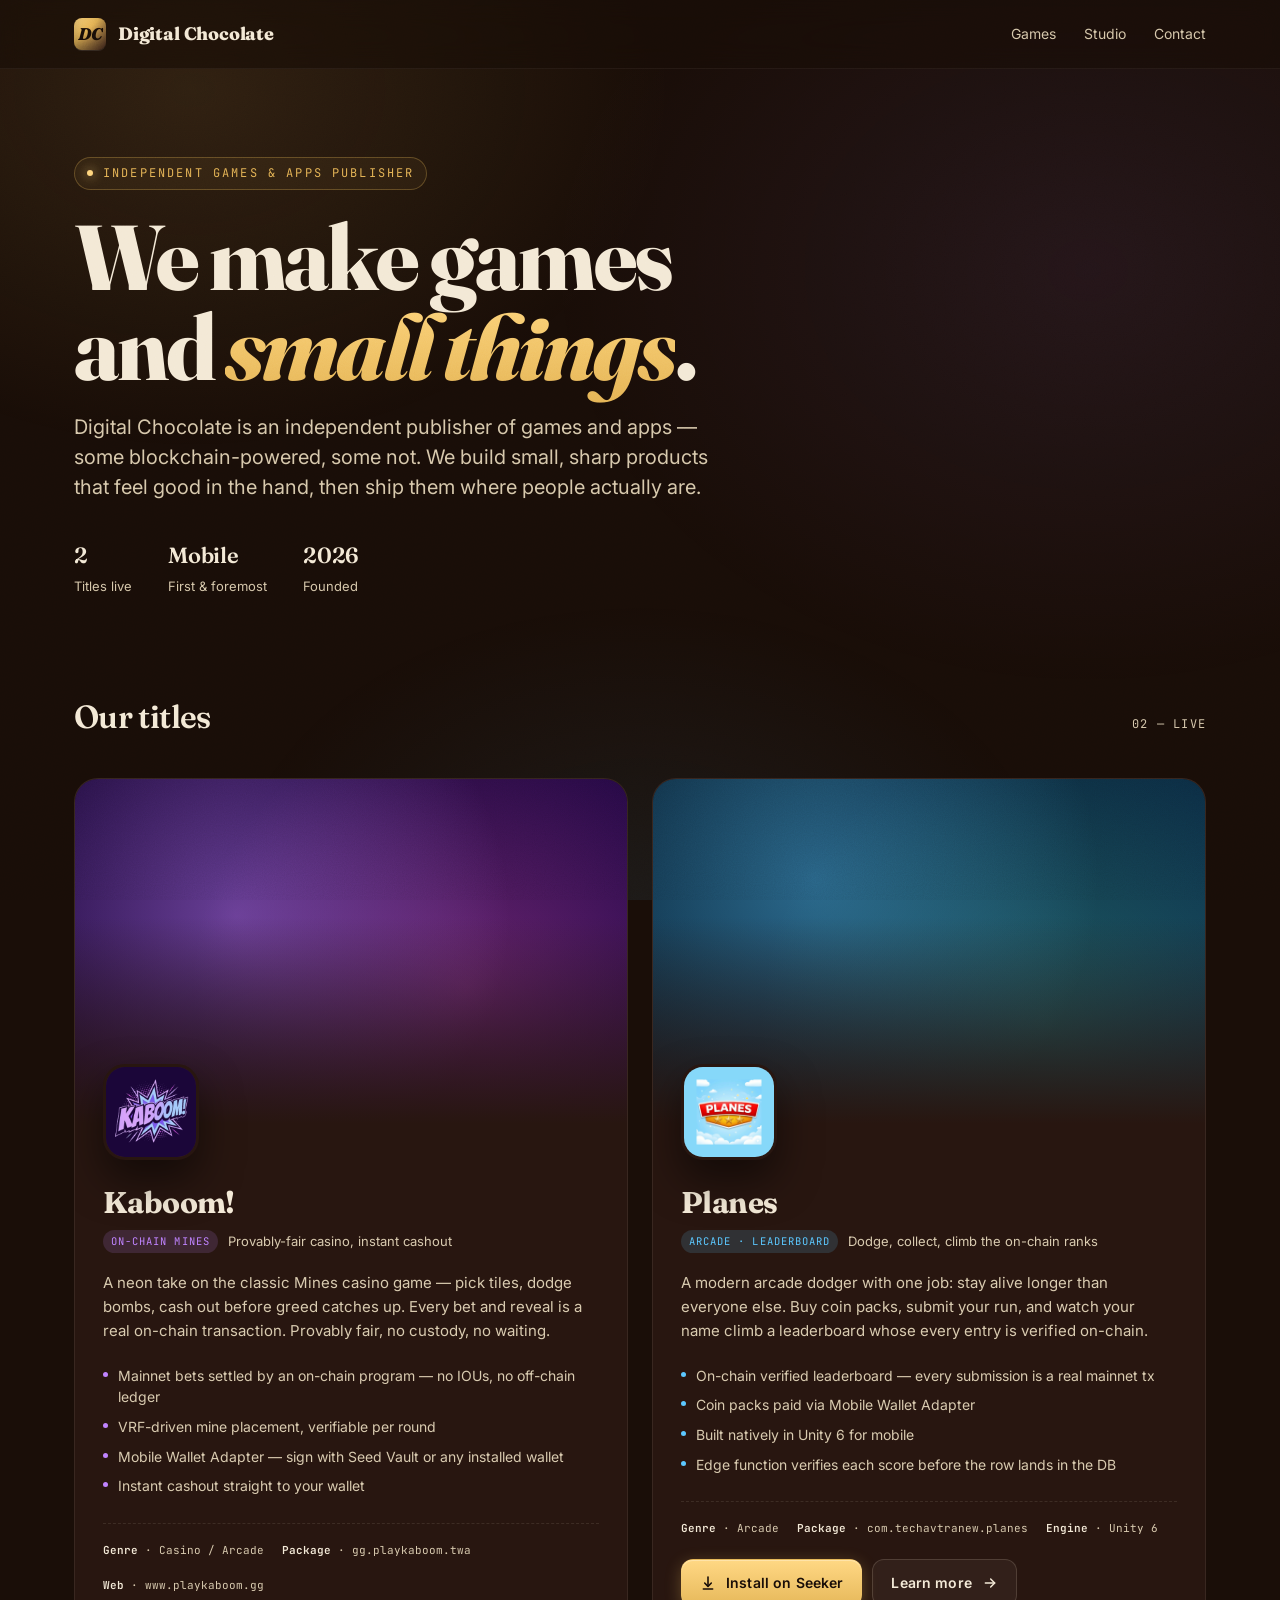
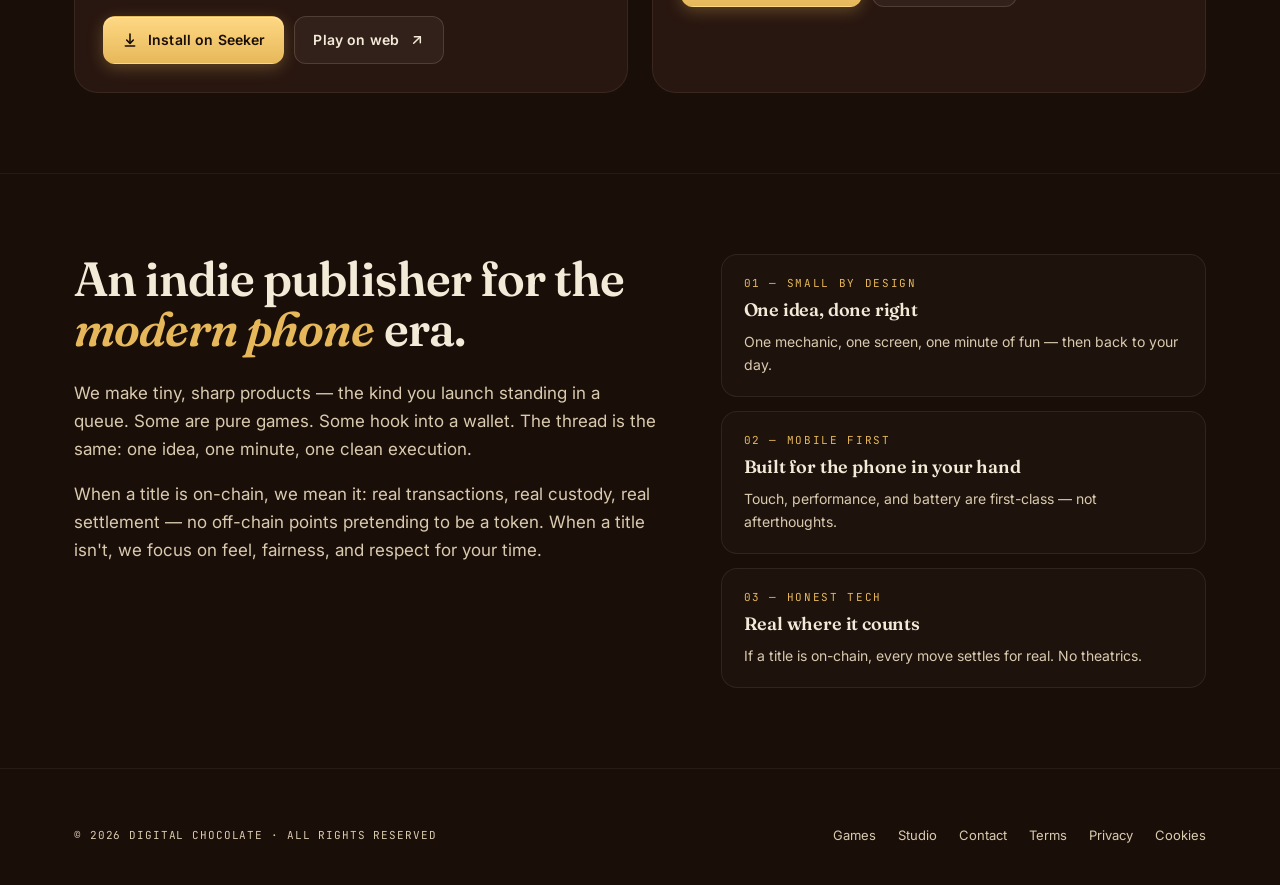
==== index.html @ 657274f4 "init: Digital Chocolate publisher landing site Static HTML/CSS landing page for Digital Chocolate. F" ====
<!doctype html>
<html lang="en">
  <head>
    <meta charset="utf-8" />
    <meta name="viewport" content="width=device-width,initial-scale=1,viewport-fit=cover" />
    <title>Digital Chocolate — Games & Apps Publisher</title>
    <meta
      name="description"
      content="Digital Chocolate is an independent publisher of games and apps — some blockchain-powered, some not. Makers of Kaboom! and Planes."
    />
    <link rel="preconnect" href="https://fonts.googleapis.com" />
    <link rel="preconnect" href="https://fonts.gstatic.com" crossorigin />
    <link
      href="https://fonts.googleapis.com/css2?family=Fraunces:ital,opsz,wght@0,9..144,400;0,9..144,600;0,9..144,800;1,9..144,800&family=Inter:wght@400;500;600;700&family=JetBrains+Mono:wght@400;600&display=swap"
      rel="stylesheet"
    />
    <link rel="stylesheet" href="styles.css" />
    <link rel="icon" href="assets/kaboom-icon.png" />
  </head>
  <body>
    <div class="ambient"></div>

    <nav class="top">
      <div class="inner">
        <a href="index.html" class="brand">
          <span class="brand-mark">DC</span>
          <span>Digital Chocolate</span>
        </a>
        <div class="links">
          <a href="#games">Games</a>
          <a href="#about">Studio</a>
          <a href="contact.html">Contact</a>
        </div>
      </div>
    </nav>

    <header class="hero">
      <div class="wrap">
        <span class="eyebrow"><span class="dot"></span> Independent Games &amp; Apps Publisher</span>
        <h1 class="title">
          We make games<br />
          and <span class="italic">small things</span>.
        </h1>
        <p class="lede">
          Digital Chocolate is an independent publisher of games and apps — some
          blockchain-powered, some not. We build small, sharp products that feel good
          in the hand, then ship them where people actually are.
        </p>
        <div class="hero-meta">
          <div><strong>2</strong><span>Titles live</span></div>
          <div><strong>Mobile</strong><span>First &amp; foremost</span></div>
          <div><strong>2026</strong><span>Founded</span></div>
        </div>
      </div>
    </header>

    <section class="games" id="games">
      <div class="wrap">
        <div class="section-head">
          <h2>Our titles</h2>
          <span class="count">02 — LIVE</span>
        </div>

        <div class="game-grid">
          <article class="card kaboom">
            <div class="top">
              <div class="top-fill"><div class="top-bg"></div></div>
              <div class="top-icon"><img src="assets/kaboom-icon.png" alt="Kaboom! icon" /></div>
            </div>
            <div class="body">
              <h3>Kaboom!</h3>
              <div class="tagline">
                <span class="pill">On-chain Mines</span>
                <span>Provably-fair casino, instant cashout</span>
              </div>
              <p class="desc">
                A neon take on the classic Mines casino game — pick tiles, dodge bombs, cash out
                before greed catches up. Every bet and reveal is a real on-chain transaction.
                Provably fair, no custody, no waiting.
              </p>
              <ul class="feat-list">
                <li>Mainnet bets settled by an on-chain program — no IOUs, no off-chain ledger</li>
                <li>VRF-driven mine placement, verifiable per round</li>
                <li>Mobile Wallet Adapter — sign with Seed Vault or any installed wallet</li>
                <li>Instant cashout straight to your wallet</li>
              </ul>
              <div class="meta-row">
                <span><strong>Genre</strong> · Casino / Arcade</span>
                <span><strong>Package</strong> · gg.playkaboom.twa</span>
                <span><strong>Web</strong> · www.playkaboom.gg</span>
              </div>
              <div class="cta-row">
                <a class="btn primary" href="https://www.playkaboom.gg/install" target="_blank" rel="noopener">
                  <svg viewBox="0 0 24 24" fill="none" stroke="currentColor" stroke-width="2.4" stroke-linecap="round" stroke-linejoin="round"><path d="M12 3v13"/><path d="m7 12 5 5 5-5"/><path d="M5 21h14"/></svg>
                  Install on Seeker
                </a>
                <a class="btn ghost" href="https://www.playkaboom.gg" target="_blank" rel="noopener">
                  Play on web
                  <svg viewBox="0 0 24 24" fill="none" stroke="currentColor" stroke-width="2.2" stroke-linecap="round" stroke-linejoin="round"><path d="M7 17 17 7"/><path d="M8 7h9v9"/></svg>
                </a>
              </div>
            </div>
          </article>

          <article class="card planes">
            <div class="top">
              <div class="top-fill"><div class="top-bg"></div></div>
              <div class="top-icon"><img src="assets/planes-icon.png" alt="Planes icon" /></div>
            </div>
            <div class="body">
              <h3>Planes</h3>
              <div class="tagline">
                <span class="pill">Arcade · Leaderboard</span>
                <span>Dodge, collect, climb the on-chain ranks</span>
              </div>
              <p class="desc">
                A modern arcade dodger with one job: stay alive longer than everyone else.
                Buy coin packs, submit your run, and watch your name climb a leaderboard
                whose every entry is verified on-chain.
              </p>
              <ul class="feat-list">
                <li>On-chain verified leaderboard — every submission is a real mainnet tx</li>
                <li>Coin packs paid via Mobile Wallet Adapter</li>
                <li>Built natively in Unity 6 for mobile</li>
                <li>Edge function verifies each score before the row lands in the DB</li>
              </ul>
              <div class="meta-row">
                <span><strong>Genre</strong> · Arcade</span>
                <span><strong>Package</strong> · com.techavtranew.planes</span>
                <span><strong>Engine</strong> · Unity 6</span>
              </div>
              <div class="cta-row">
                <a class="btn primary" href="solanadappstore://details?id=com.techavtranew.planes">
                  <svg viewBox="0 0 24 24" fill="none" stroke="currentColor" stroke-width="2.4" stroke-linecap="round" stroke-linejoin="round"><path d="M12 3v13"/><path d="m7 12 5 5 5-5"/><path d="M5 21h14"/></svg>
                  Install on Seeker
                </a>
                <a class="btn ghost" href="#about">
                  Learn more
                  <svg viewBox="0 0 24 24" fill="none" stroke="currentColor" stroke-width="2.2" stroke-linecap="round" stroke-linejoin="round"><path d="M5 12h14"/><path d="m13 6 6 6-6 6"/></svg>
                </a>
              </div>
            </div>
          </article>
        </div>
      </div>
    </section>

    <section class="about" id="about">
      <div class="wrap">
        <div class="about-grid">
          <div>
            <h2>An indie publisher for the <em>modern phone</em> era.</h2>
            <p>
              We make tiny, sharp products — the kind you launch standing in a queue.
              Some are pure games. Some hook into a wallet. The thread is the same:
              one idea, one minute, one clean execution.
            </p>
            <p>
              When a title is on-chain, we mean it: real transactions, real custody,
              real settlement — no off-chain points pretending to be a token. When a
              title isn't, we focus on feel, fairness, and respect for your time.
            </p>
          </div>
          <div class="pillars">
            <div class="pillar">
              <div class="ico">01 — SMALL BY DESIGN</div>
              <h4>One idea, done right</h4>
              <p>One mechanic, one screen, one minute of fun — then back to your day.</p>
            </div>
            <div class="pillar">
              <div class="ico">02 — MOBILE FIRST</div>
              <h4>Built for the phone in your hand</h4>
              <p>Touch, performance, and battery are first-class — not afterthoughts.</p>
            </div>
            <div class="pillar">
              <div class="ico">03 — HONEST TECH</div>
              <h4>Real where it counts</h4>
              <p>If a title is on-chain, every move settles for real. No theatrics.</p>
            </div>
          </div>
        </div>
      </div>
    </section>

    <footer>
      <div class="wrap foot-grid">
        <div class="legal">© 2026 DIGITAL CHOCOLATE · ALL RIGHTS RESERVED</div>
        <div class="foot-links">
          <a href="index.html#games">Games</a>
          <a href="index.html#about">Studio</a>
          <a href="contact.html">Contact</a>
          <a href="terms.html">Terms</a>
          <a href="privacy.html">Privacy</a>
          <a href="cookies.html">Cookies</a>
        </div>
      </div>
    </footer>
  </body>
</html>
---- styles.css ----
:root {
  --cocoa-900: #1a0e08;
  --cocoa-800: #281610;
  --cocoa-700: #3a201a;
  --cocoa-600: #4a2a20;
  --cocoa-500: #6b3a28;
  --cream: #f4ead8;
  --cream-dim: #d9cbb0;
  --gold: #e6b85a;
  --gold-bright: #ffd884;
  --kaboom: #c084ff;
  --kaboom-deep: #1b0639;
  --planes: #5cc8ff;
  --planes-deep: #082236;
}
* { box-sizing: border-box; }
html, body { margin: 0; padding: 0; }
body {
  background: var(--cocoa-900);
  color: var(--cream);
  font-family: "Inter", system-ui, -apple-system, sans-serif;
  font-size: 16px;
  line-height: 1.55;
  -webkit-font-smoothing: antialiased;
  overflow-x: hidden;
}
a { color: inherit; text-decoration: none; }

body::before {
  content: "";
  position: fixed;
  inset: 0;
  pointer-events: none;
  z-index: 100;
  opacity: 0.08;
  mix-blend-mode: overlay;
  background-image: url("data:image/svg+xml;utf8,<svg xmlns='http://www.w3.org/2000/svg' width='200' height='200'><filter id='n'><feTurbulence type='fractalNoise' baseFrequency='0.9' numOctaves='2' stitchTiles='stitch'/><feColorMatrix values='0 0 0 0 0  0 0 0 0 0  0 0 0 0 0  0 0 0 1.2 -0.2'/></filter><rect width='100%25' height='100%25' filter='url(%23n)'/></svg>");
}

.ambient {
  position: fixed;
  inset: 0;
  z-index: -1;
  pointer-events: none;
  background:
    radial-gradient(800px 600px at 15% 10%, rgba(230, 184, 90, 0.12), transparent 60%),
    radial-gradient(900px 700px at 85% 30%, rgba(192, 132, 255, 0.08), transparent 60%),
    radial-gradient(700px 500px at 50% 100%, rgba(92, 200, 255, 0.07), transparent 60%);
}

.wrap { max-width: 1180px; margin: 0 auto; padding: 0 24px; }

nav.top {
  position: sticky;
  top: 0;
  z-index: 50;
  backdrop-filter: blur(14px) saturate(1.2);
  -webkit-backdrop-filter: blur(14px) saturate(1.2);
  background: rgba(26, 14, 8, 0.65);
  border-bottom: 1px solid rgba(244, 234, 216, 0.06);
}
nav.top .inner {
  display: flex;
  align-items: center;
  justify-content: space-between;
  padding: 18px 24px;
  max-width: 1180px;
  margin: 0 auto;
}
.brand {
  display: flex;
  align-items: center;
  gap: 12px;
  font-family: "Fraunces", serif;
  font-weight: 800;
  font-size: 18px;
  letter-spacing: -0.01em;
}
.brand-mark {
  width: 32px;
  height: 32px;
  border-radius: 8px;
  background: linear-gradient(135deg, var(--gold-bright), var(--gold) 40%, var(--cocoa-600));
  display: grid;
  place-items: center;
  font-family: "Fraunces", serif;
  font-style: italic;
  font-weight: 800;
  color: var(--cocoa-900);
  font-size: 17px;
  box-shadow: inset 0 -8px 14px rgba(0, 0, 0, 0.25), 0 1px 0 rgba(255, 255, 255, 0.1);
}
nav .links {
  display: flex;
  gap: 28px;
  font-size: 14px;
  color: var(--cream-dim);
}
nav .links a:hover { color: var(--gold-bright); }
@media (max-width: 640px) { nav .links { display: none; } }

.hero {
  padding: 88px 0 72px;
  position: relative;
}
.eyebrow {
  display: inline-flex;
  align-items: center;
  gap: 10px;
  font-family: "JetBrains Mono", monospace;
  font-size: 12px;
  letter-spacing: 0.18em;
  text-transform: uppercase;
  color: var(--gold);
  padding: 6px 12px;
  border: 1px solid rgba(230, 184, 90, 0.3);
  border-radius: 999px;
  background: rgba(230, 184, 90, 0.06);
}
.eyebrow .dot {
  width: 6px;
  height: 6px;
  border-radius: 999px;
  background: var(--gold-bright);
  box-shadow: 0 0 12px var(--gold-bright);
}
h1.title {
  font-family: "Fraunces", serif;
  font-weight: 800;
  font-size: clamp(48px, 7.5vw, 92px);
  line-height: 0.98;
  letter-spacing: -0.03em;
  margin: 22px 0 18px;
  color: var(--cream);
}
h1.title .italic {
  font-style: italic;
  background: linear-gradient(180deg, var(--gold-bright), var(--gold));
  -webkit-background-clip: text;
  background-clip: text;
  color: transparent;
}
.lede {
  font-size: 20px;
  line-height: 1.5;
  max-width: 640px;
  color: var(--cream-dim);
}
.hero-meta {
  margin-top: 36px;
  display: flex;
  gap: 36px;
  flex-wrap: wrap;
  font-size: 13px;
  color: var(--cream-dim);
}
.hero-meta div { display: flex; flex-direction: column; gap: 4px; }
.hero-meta strong {
  font-family: "Fraunces", serif;
  font-weight: 600;
  font-size: 22px;
  color: var(--cream);
  letter-spacing: -0.01em;
}

section.games { padding: 24px 0 80px; }
.section-head {
  display: flex;
  align-items: baseline;
  justify-content: space-between;
  margin-bottom: 36px;
}
.section-head h2 {
  font-family: "Fraunces", serif;
  font-weight: 600;
  font-size: 32px;
  letter-spacing: -0.02em;
  margin: 0;
}
.section-head .count {
  font-family: "JetBrains Mono", monospace;
  font-size: 12px;
  color: var(--cream-dim);
  letter-spacing: 0.1em;
}

.game-grid {
  display: grid;
  grid-template-columns: repeat(2, 1fr);
  gap: 24px;
}
@media (max-width: 860px) { .game-grid { grid-template-columns: 1fr; } }

.card {
  position: relative;
  border-radius: 24px;
  overflow: hidden;
  background: var(--cocoa-800);
  border: 1px solid rgba(244, 234, 216, 0.08);
  transition: transform 0.35s cubic-bezier(0.2, 0.8, 0.2, 1), border-color 0.3s;
  display: flex;
  flex-direction: column;
}
.card:hover {
  transform: translateY(-4px);
  border-color: rgba(244, 234, 216, 0.2);
}
.card .top {
  position: relative;
  aspect-ratio: 16 / 10;
}
.card .top-fill {
  position: absolute;
  inset: 0;
  overflow: hidden;
}
.card .top-fill::after {
  content: "";
  position: absolute;
  inset: 0;
  background: linear-gradient(180deg, transparent 40%, var(--cocoa-800) 100%);
}
.card .top-bg {
  position: absolute;
  inset: 0;
  background-size: cover;
  background-position: center;
  transform: scale(1.04);
  transition: transform 0.6s ease;
}
.card:hover .top-bg { transform: scale(1.08); }

.card.kaboom .top-bg {
  background:
    radial-gradient(circle at 30% 40%, rgba(192, 132, 255, 0.45), transparent 60%),
    radial-gradient(circle at 70% 60%, rgba(255, 100, 200, 0.3), transparent 60%),
    linear-gradient(135deg, var(--kaboom-deep), #2d0a52);
}
.card.planes .top-bg {
  background:
    radial-gradient(circle at 30% 30%, rgba(92, 200, 255, 0.4), transparent 60%),
    radial-gradient(circle at 70% 70%, rgba(100, 255, 200, 0.2), transparent 60%),
    linear-gradient(135deg, var(--planes-deep), #103a55);
}

.card .top-icon {
  position: absolute;
  bottom: -36px;
  left: 28px;
  width: 96px;
  height: 96px;
  border-radius: 22px;
  z-index: 2;
  background: var(--cocoa-700);
  border: 3px solid var(--cocoa-800);
  box-shadow: 0 20px 40px rgba(0, 0, 0, 0.5);
  overflow: hidden;
}
.card .top-icon img { width: 100%; height: 100%; object-fit: cover; display: block; }

.card .body { padding: 56px 28px 28px; }
.card h3 {
  font-family: "Fraunces", serif;
  font-weight: 700;
  font-size: 30px;
  letter-spacing: -0.02em;
  margin: 0 0 4px;
}
.card .tagline {
  font-size: 13px;
  color: var(--cream-dim);
  margin-bottom: 18px;
  display: flex;
  gap: 10px;
  align-items: center;
}
.card .tagline .pill {
  font-family: "JetBrains Mono", monospace;
  font-size: 10.5px;
  letter-spacing: 0.1em;
  text-transform: uppercase;
  padding: 3px 8px;
  border-radius: 999px;
  background: rgba(244, 234, 216, 0.08);
  color: var(--cream);
}
.card.kaboom .tagline .pill { background: rgba(192, 132, 255, 0.15); color: var(--kaboom); }
.card.planes .tagline .pill { background: rgba(92, 200, 255, 0.15); color: var(--planes); }

.card p.desc {
  color: var(--cream-dim);
  font-size: 15px;
  line-height: 1.6;
  margin: 0 0 22px;
}

.feat-list {
  list-style: none;
  padding: 0;
  margin: 0 0 26px;
  display: grid;
  gap: 8px;
}
.feat-list li {
  display: flex;
  gap: 10px;
  align-items: flex-start;
  font-size: 14px;
  color: var(--cream-dim);
}
.feat-list li::before {
  content: "";
  flex-shrink: 0;
  margin-top: 7px;
  width: 5px;
  height: 5px;
  border-radius: 999px;
  background: var(--gold);
}
.card.kaboom .feat-list li::before { background: var(--kaboom); }
.card.planes .feat-list li::before { background: var(--planes); }

.meta-row {
  display: flex;
  gap: 18px;
  flex-wrap: wrap;
  font-family: "JetBrains Mono", monospace;
  font-size: 11px;
  color: var(--cream-dim);
  margin-bottom: 22px;
  padding-top: 18px;
  border-top: 1px dashed rgba(244, 234, 216, 0.1);
}
.meta-row span strong { color: var(--cream); font-weight: 600; }

.cta-row { display: flex; gap: 10px; flex-wrap: wrap; }
.btn {
  display: inline-flex;
  align-items: center;
  gap: 10px;
  padding: 12px 18px;
  border-radius: 12px;
  font-weight: 600;
  font-size: 14px;
  letter-spacing: 0.01em;
  transition: transform 0.15s, background 0.2s, box-shadow 0.2s;
  border: 1px solid transparent;
  cursor: pointer;
}
.btn:hover { transform: translateY(-1px); }
.btn.primary {
  background: linear-gradient(180deg, var(--gold-bright), var(--gold));
  color: var(--cocoa-900);
  box-shadow: 0 4px 16px rgba(230, 184, 90, 0.3), inset 0 1px 0 rgba(255, 255, 255, 0.3);
}
.btn.primary:hover { box-shadow: 0 6px 22px rgba(230, 184, 90, 0.45), inset 0 1px 0 rgba(255, 255, 255, 0.3); }
.btn.ghost {
  background: rgba(244, 234, 216, 0.05);
  border-color: rgba(244, 234, 216, 0.15);
  color: var(--cream);
}
.btn.ghost:hover { background: rgba(244, 234, 216, 0.1); }
.btn svg { width: 16px; height: 16px; }

section.about {
  padding: 80px 0;
  border-top: 1px solid rgba(244, 234, 216, 0.06);
}
.about-grid {
  display: grid;
  grid-template-columns: 1.2fr 1fr;
  gap: 64px;
  align-items: start;
}
@media (max-width: 860px) { .about-grid { grid-template-columns: 1fr; gap: 32px; } }
.about h2 {
  font-family: "Fraunces", serif;
  font-weight: 600;
  font-size: clamp(32px, 4.5vw, 48px);
  letter-spacing: -0.02em;
  line-height: 1.05;
  margin: 0 0 24px;
}
.about h2 em { font-style: italic; color: var(--gold); }
.about p { color: var(--cream-dim); font-size: 17px; line-height: 1.65; }
.about p + p { margin-top: 16px; }

.pillars { display: grid; gap: 14px; }
.pillar {
  padding: 20px 22px;
  border: 1px solid rgba(244, 234, 216, 0.08);
  border-radius: 16px;
  background: rgba(244, 234, 216, 0.02);
}
.pillar h4 {
  font-family: "Fraunces", serif;
  font-weight: 600;
  font-size: 18px;
  margin: 0 0 6px;
  color: var(--cream);
  letter-spacing: -0.01em;
}
.pillar p { font-size: 14px; margin: 0; color: var(--cream-dim); }
.pillar .ico {
  font-family: "JetBrains Mono", monospace;
  font-size: 11px;
  color: var(--gold);
  letter-spacing: 0.15em;
  margin-bottom: 4px;
}

/* Legal/info subpages */
.page {
  padding: 80px 0 64px;
  max-width: 760px;
  margin: 0 auto;
}
.page .eyebrow { margin-bottom: 18px; }
.page h1 {
  font-family: "Fraunces", serif;
  font-weight: 700;
  font-size: clamp(38px, 5.5vw, 60px);
  line-height: 1.05;
  letter-spacing: -0.02em;
  margin: 0 0 12px;
  color: var(--cream);
}
.page .updated {
  font-family: "JetBrains Mono", monospace;
  font-size: 12px;
  color: var(--cream-dim);
  letter-spacing: 0.08em;
  margin-bottom: 36px;
}
.page h2 {
  font-family: "Fraunces", serif;
  font-weight: 600;
  font-size: 26px;
  letter-spacing: -0.015em;
  margin: 40px 0 12px;
  color: var(--cream);
}
.page h3 {
  font-family: "Fraunces", serif;
  font-weight: 600;
  font-size: 19px;
  margin: 28px 0 8px;
  color: var(--cream);
}
.page p, .page li {
  color: var(--cream-dim);
  font-size: 16px;
  line-height: 1.7;
}
.page ul { padding-left: 22px; }
.page a.inline { color: var(--gold-bright); text-decoration: underline; text-underline-offset: 3px; }
.page a.inline:hover { color: var(--gold); }
.page .callout {
  margin: 24px 0;
  padding: 18px 20px;
  border-left: 3px solid var(--gold);
  background: rgba(230, 184, 90, 0.06);
  border-radius: 0 12px 12px 0;
  color: var(--cream-dim);
  font-size: 15px;
}

/* Contact form */
.contact-form {
  margin-top: 28px;
  display: grid;
  gap: 14px;
}
.contact-form label {
  font-family: "JetBrains Mono", monospace;
  font-size: 11px;
  letter-spacing: 0.12em;
  text-transform: uppercase;
  color: var(--gold);
  margin-bottom: 4px;
  display: block;
}
.contact-form input,
.contact-form textarea {
  width: 100%;
  background: rgba(244, 234, 216, 0.04);
  border: 1px solid rgba(244, 234, 216, 0.12);
  border-radius: 12px;
  padding: 12px 14px;
  color: var(--cream);
  font-family: inherit;
  font-size: 15px;
  transition: border-color 0.2s, background 0.2s;
}
.contact-form input:focus,
.contact-form textarea:focus {
  outline: none;
  border-color: var(--gold);
  background: rgba(244, 234, 216, 0.06);
}
.contact-form textarea { resize: vertical; min-height: 140px; }
.contact-form .row { display: grid; grid-template-columns: 1fr 1fr; gap: 14px; }
@media (max-width: 640px) { .contact-form .row { grid-template-columns: 1fr; } }

footer {
  padding: 56px 0 40px;
  border-top: 1px solid rgba(244, 234, 216, 0.06);
  color: var(--cream-dim);
  font-size: 13px;
}
.foot-grid {
  display: flex;
  justify-content: space-between;
  align-items: center;
  flex-wrap: wrap;
  gap: 24px;
}
.foot-grid .legal { font-family: "JetBrains Mono", monospace; font-size: 11px; letter-spacing: 0.08em; }
.foot-links { display: flex; gap: 22px; flex-wrap: wrap; }
.foot-links a:hover { color: var(--gold-bright); }
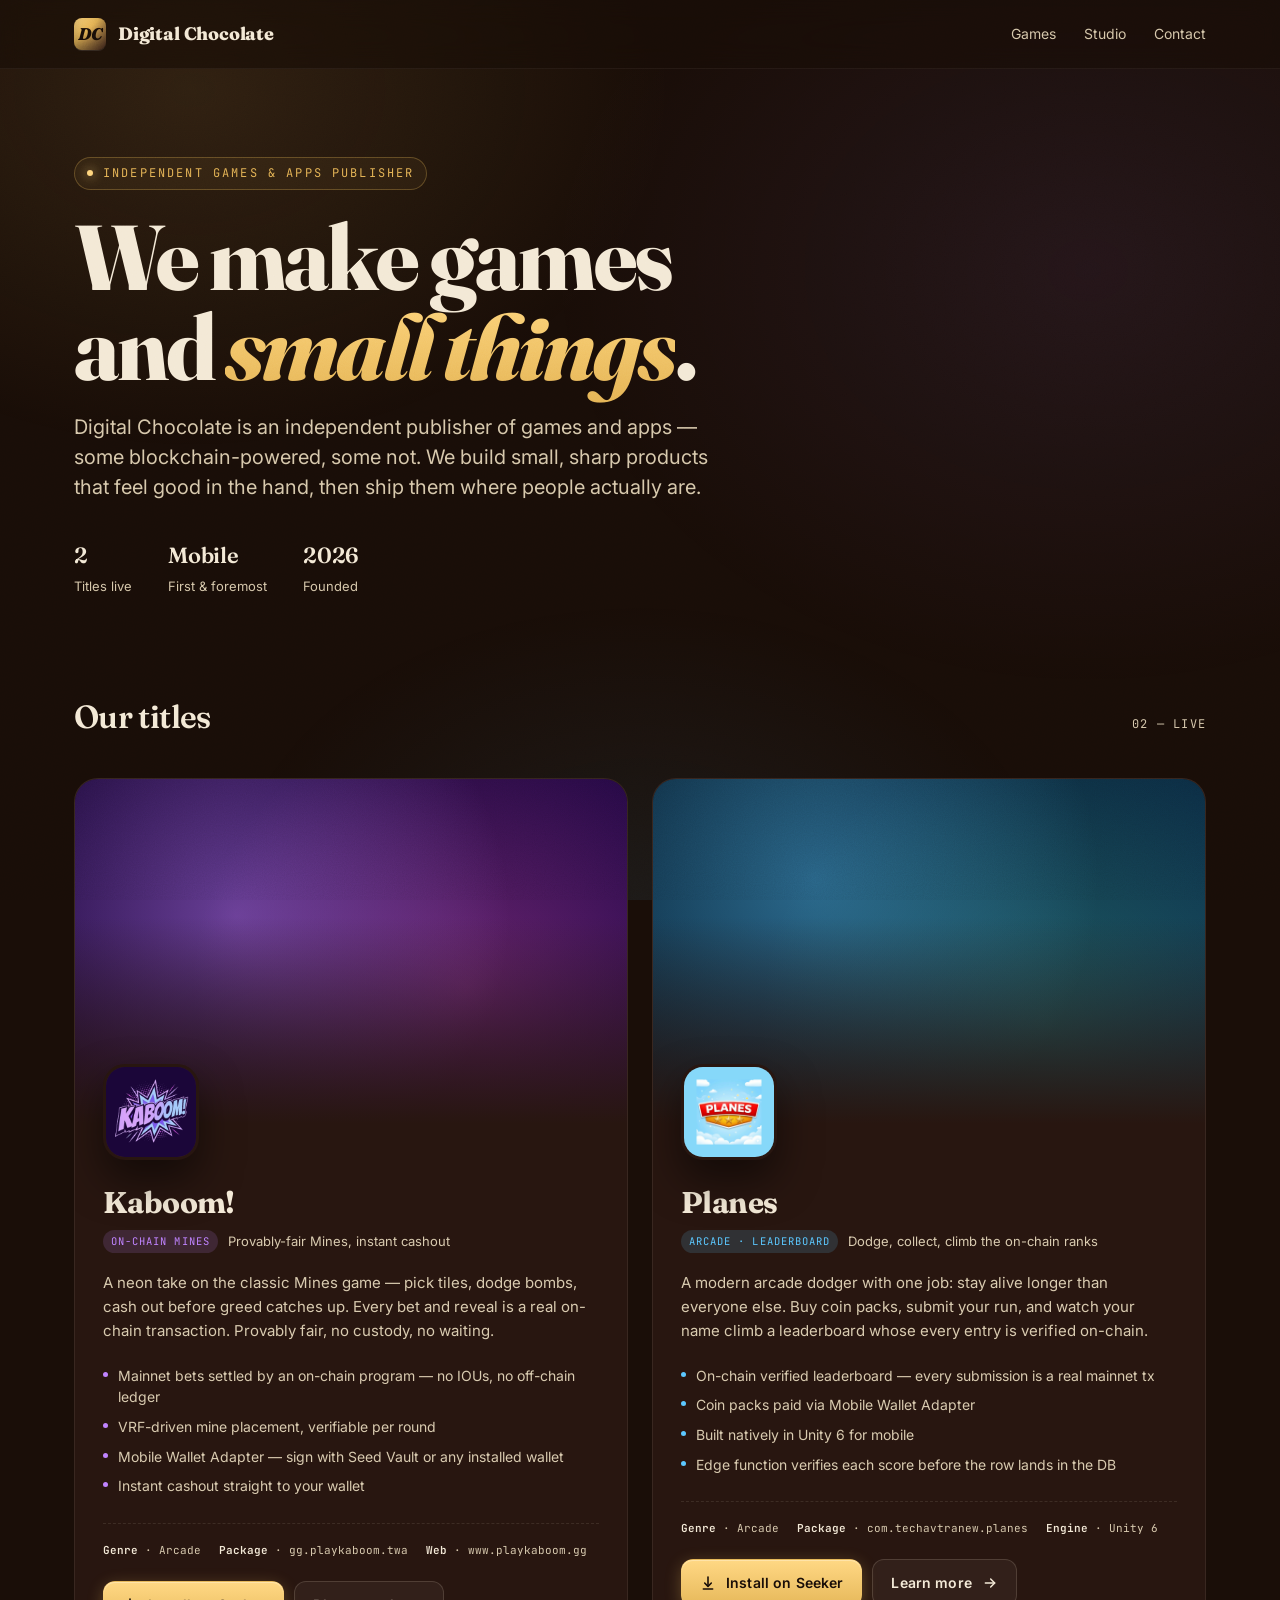
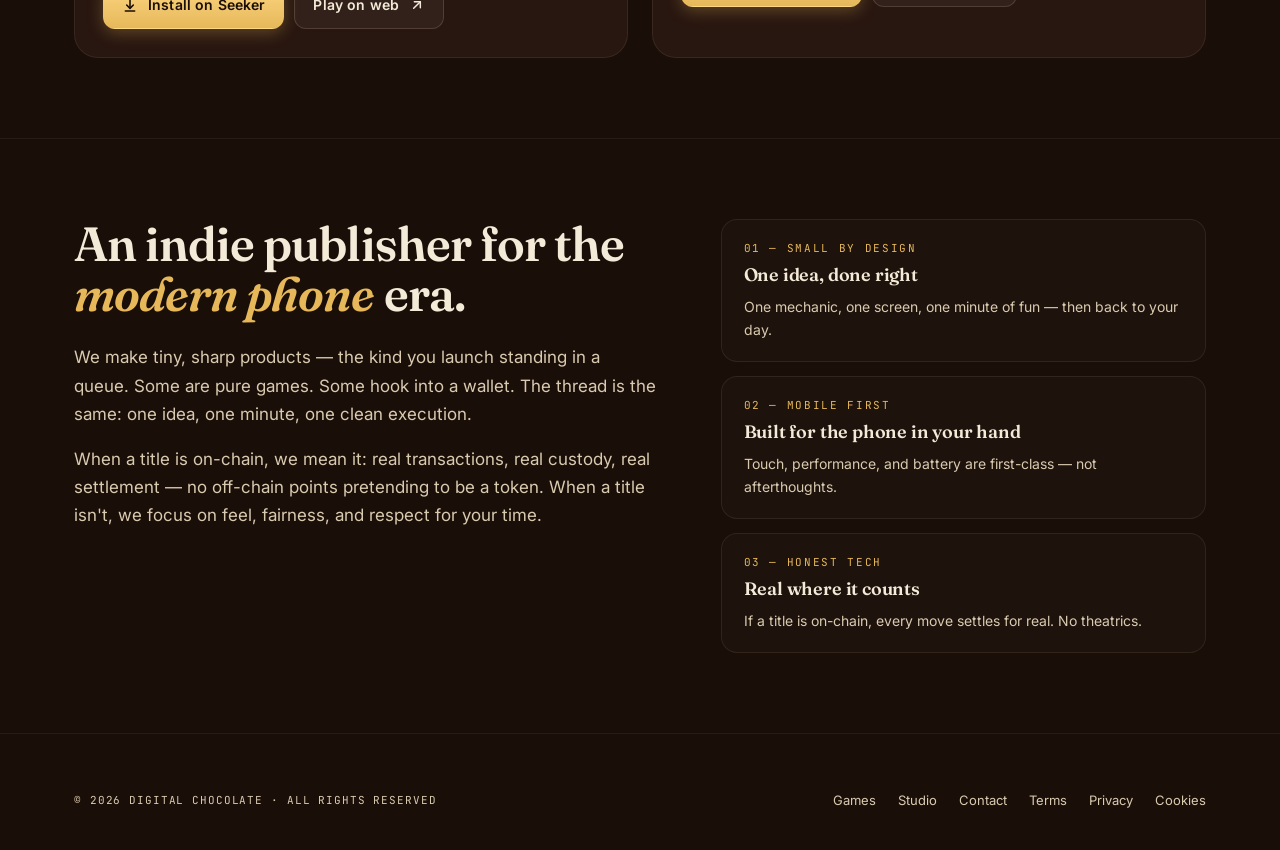
==== commit c7452b25: "copy: drop "casino" wording from Kaboom card Trims three "casino" references from the Kaboom card — " ====
--- a/index.html
+++ b/index.html
@@ -71,10 +71,10 @@
               <h3>Kaboom!</h3>
               <div class="tagline">
                 <span class="pill">On-chain Mines</span>
-                <span>Provably-fair casino, instant cashout</span>
+                <span>Provably-fair Mines, instant cashout</span>
               </div>
               <p class="desc">
-                A neon take on the classic Mines casino game — pick tiles, dodge bombs, cash out
+                A neon take on the classic Mines game — pick tiles, dodge bombs, cash out
                 before greed catches up. Every bet and reveal is a real on-chain transaction.
                 Provably fair, no custody, no waiting.
               </p>
@@ -85,7 +85,7 @@
                 <li>Instant cashout straight to your wallet</li>
               </ul>
               <div class="meta-row">
-                <span><strong>Genre</strong> · Casino / Arcade</span>
+                <span><strong>Genre</strong> · Arcade</span>
                 <span><strong>Package</strong> · gg.playkaboom.twa</span>
                 <span><strong>Web</strong> · www.playkaboom.gg</span>
               </div>
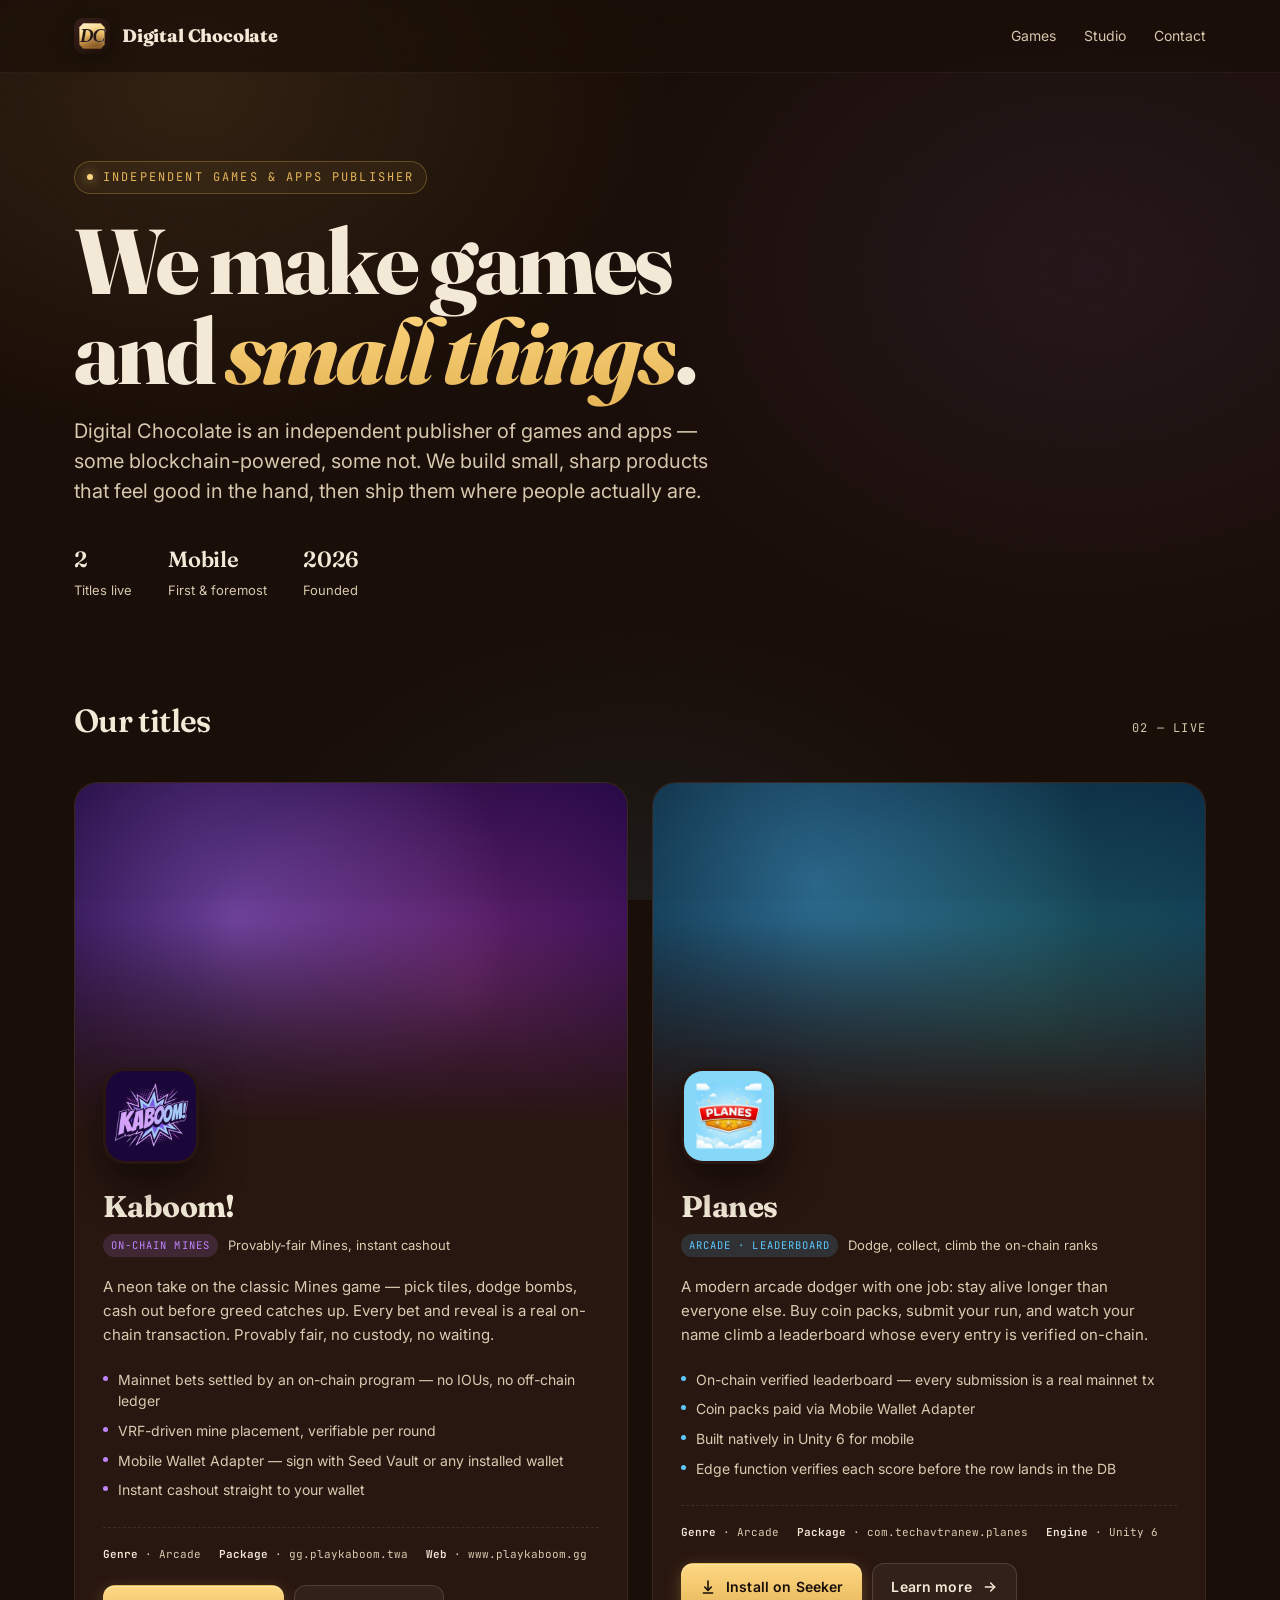
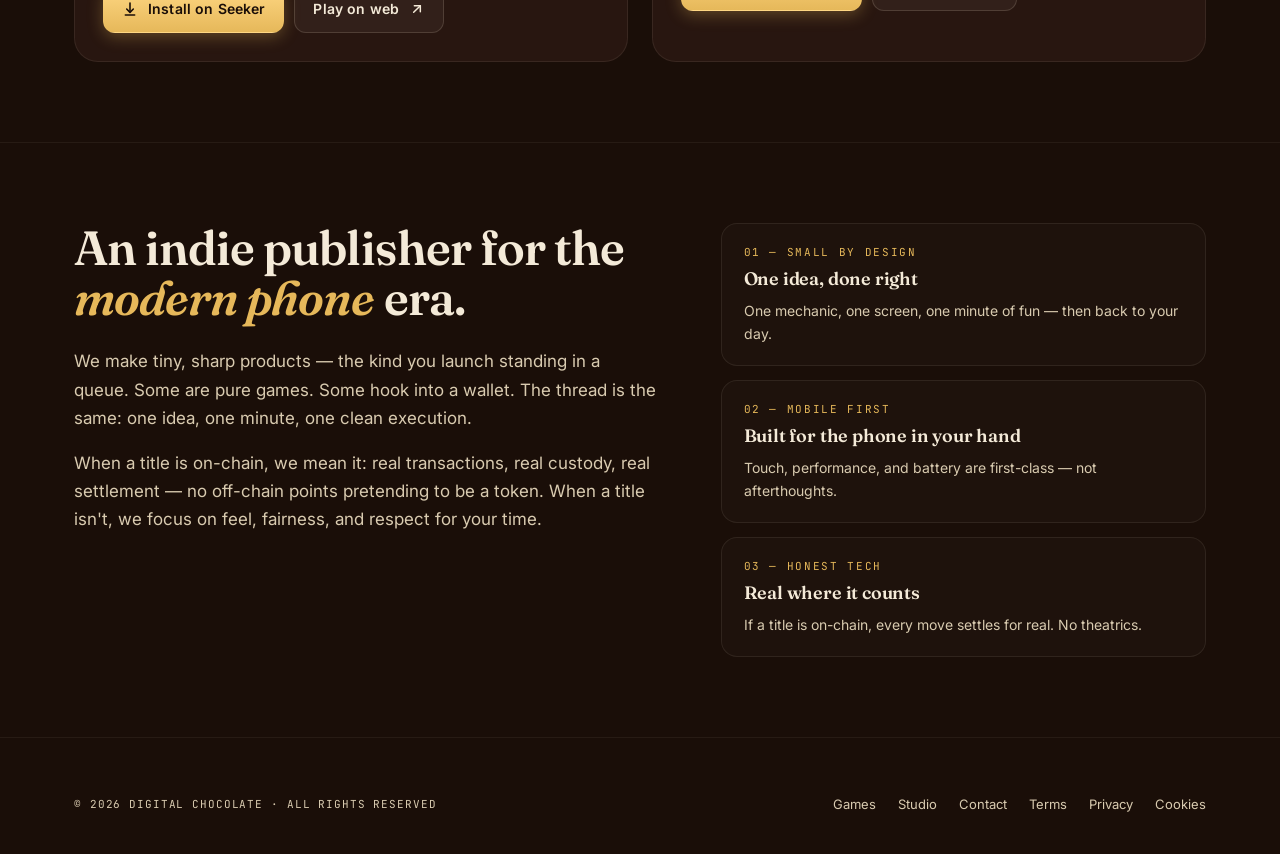
==== commit 530b4cd9: "brand: Digital Chocolate logo + favicon + OG card; consolidate email New brand mark (chamfered choco" ====
--- a/index.html
+++ b/index.html
@@ -15,7 +15,18 @@
       rel="stylesheet"
     />
     <link rel="stylesheet" href="styles.css" />
-    <link rel="icon" href="assets/kaboom-icon.png" />
+    <link rel="icon" type="image/svg+xml" href="assets/logo.svg" />
+    <link rel="icon" type="image/png" sizes="32x32" href="assets/favicon-32.png" />
+    <link rel="apple-touch-icon" sizes="180x180" href="assets/apple-touch-icon.png" />
+    <meta property="og:title" content="Digital Chocolate — Games &amp; Apps Publisher" />
+    <meta property="og:description" content="Independent publisher of games and apps — some blockchain-powered, some not. Makers of Kaboom! and Planes." />
+    <meta property="og:image" content="assets/og-image.png" />
+    <meta property="og:type" content="website" />
+    <meta property="og:url" content="https://digitalchocolate.co" />
+    <meta name="twitter:card" content="summary_large_image" />
+    <meta name="twitter:title" content="Digital Chocolate" />
+    <meta name="twitter:description" content="Games &amp; apps for the modern phone." />
+    <meta name="twitter:image" content="assets/og-image.png" />
   </head>
   <body>
     <div class="ambient"></div>
@@ -23,7 +34,7 @@
     <nav class="top">
       <div class="inner">
         <a href="index.html" class="brand">
-          <span class="brand-mark">DC</span>
+          <img class="brand-mark" src="assets/logo.svg" alt="Digital Chocolate logo" width="36" height="36" />
           <span>Digital Chocolate</span>
         </a>
         <div class="links">
--- a/styles.css
+++ b/styles.css
@@ -77,18 +77,11 @@
   letter-spacing: -0.01em;
 }
 .brand-mark {
-  width: 32px;
-  height: 32px;
-  border-radius: 8px;
-  background: linear-gradient(135deg, var(--gold-bright), var(--gold) 40%, var(--cocoa-600));
-  display: grid;
-  place-items: center;
-  font-family: "Fraunces", serif;
-  font-style: italic;
-  font-weight: 800;
-  color: var(--cocoa-900);
-  font-size: 17px;
-  box-shadow: inset 0 -8px 14px rgba(0, 0, 0, 0.25), 0 1px 0 rgba(255, 255, 255, 0.1);
+  width: 36px;
+  height: 36px;
+  border-radius: 9px;
+  display: block;
+  filter: drop-shadow(0 4px 10px rgba(0, 0, 0, 0.35));
 }
 nav .links {
   display: flex;
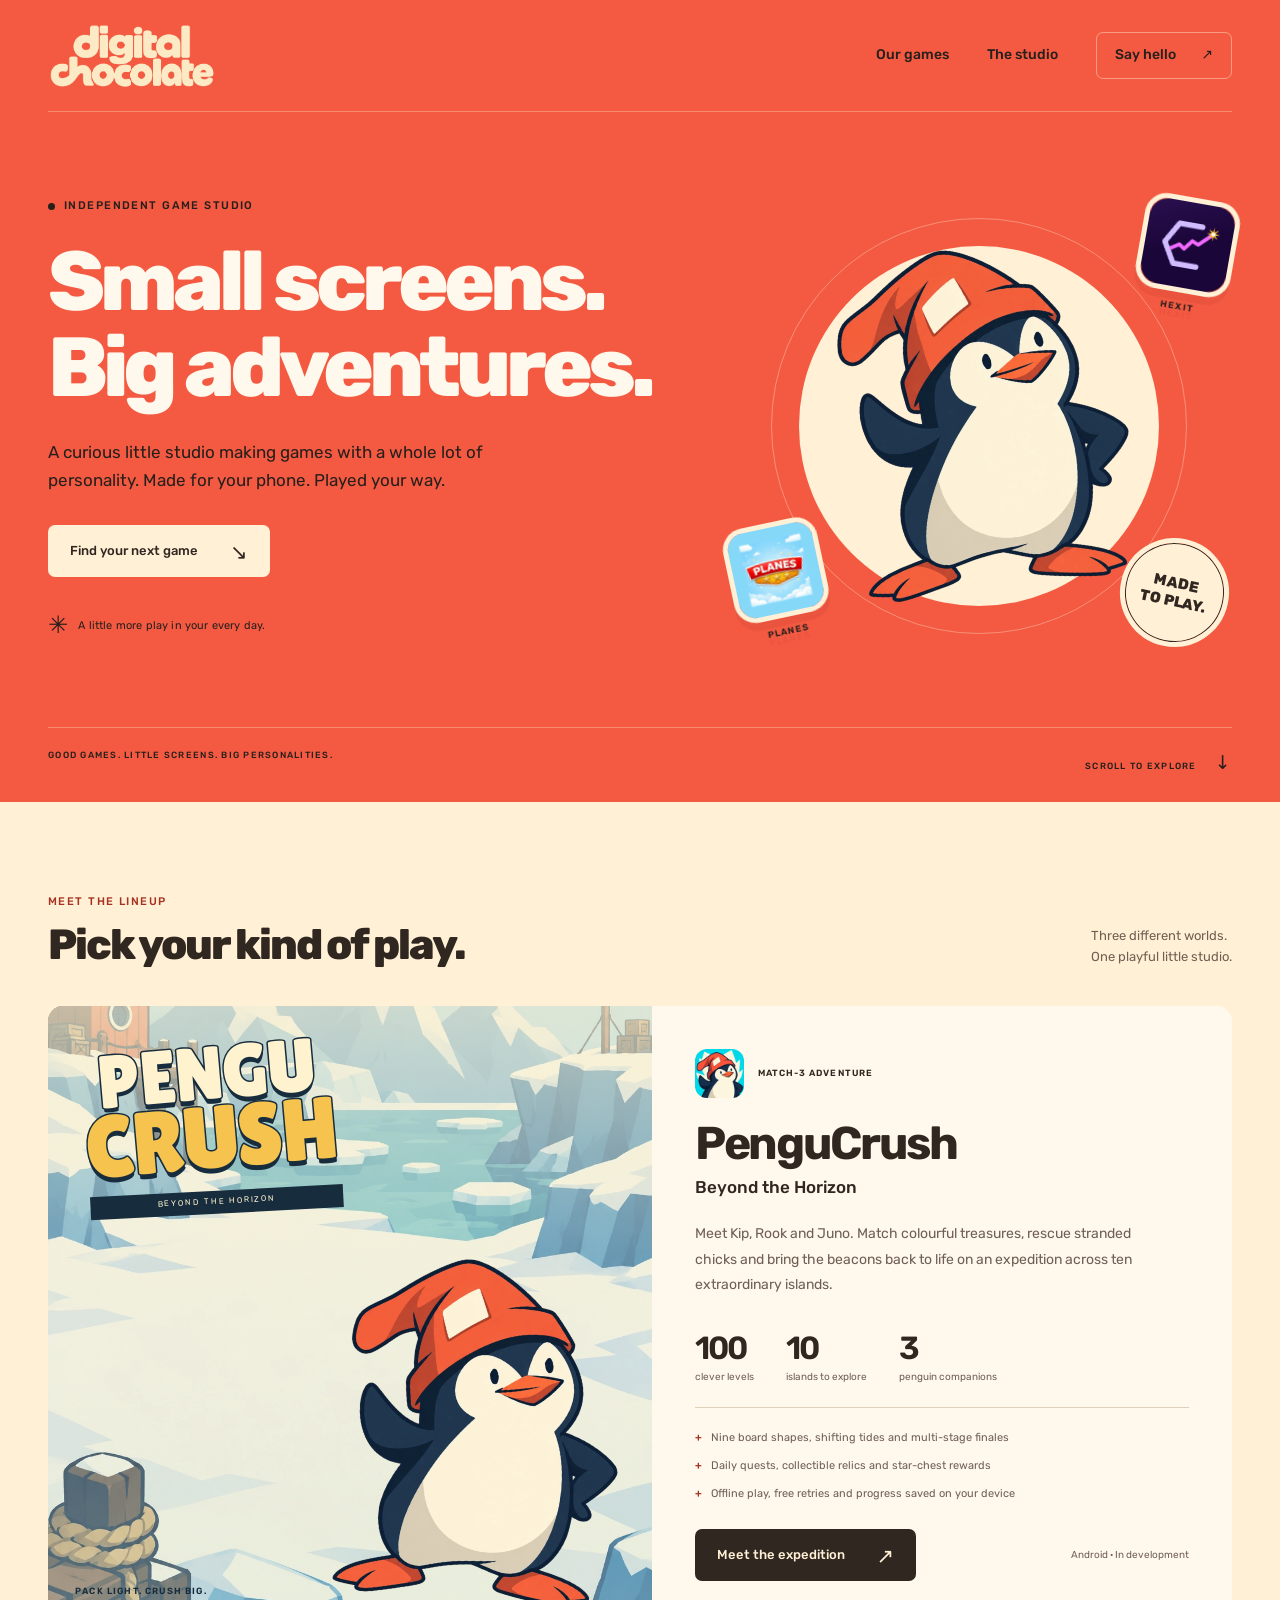
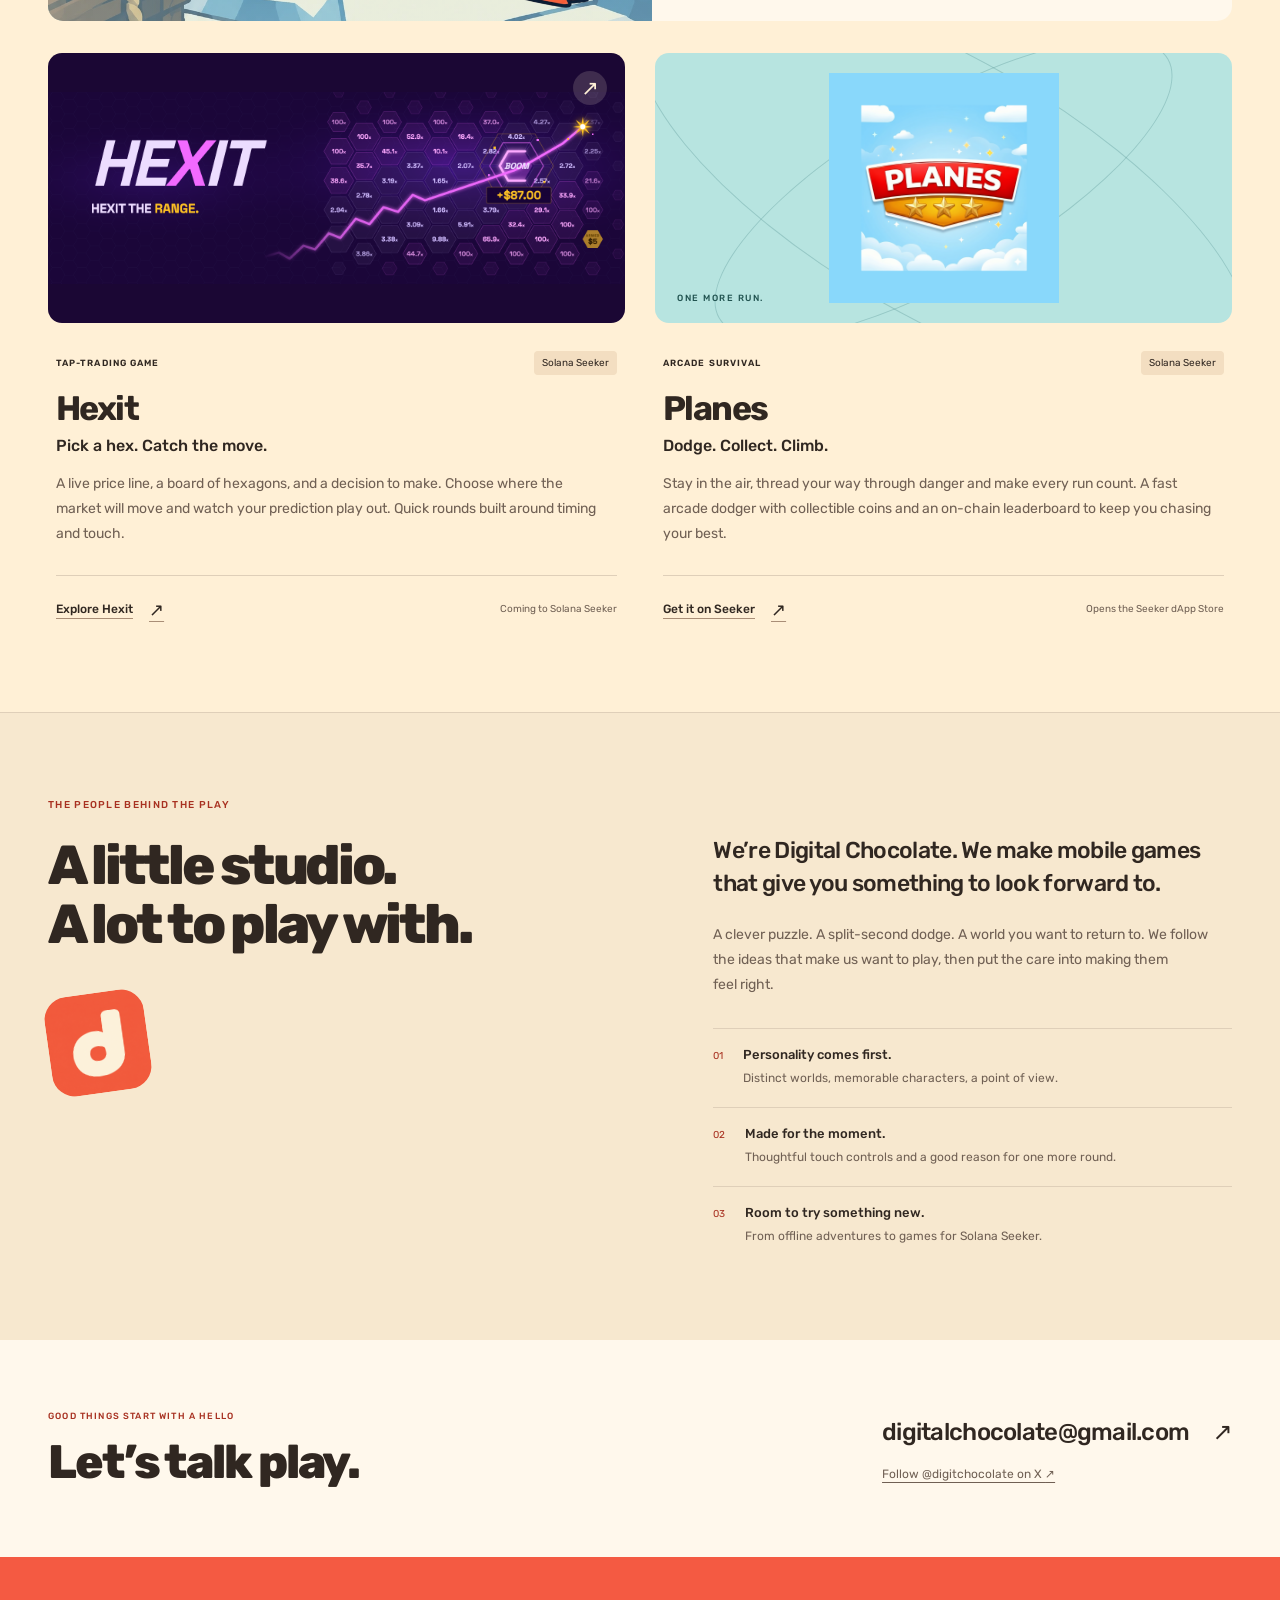
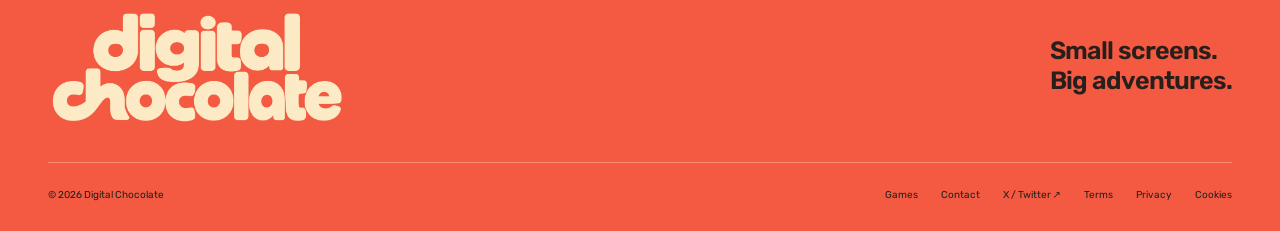
==== commit c9a1aa66: "Refresh Digital Chocolate identity and game portfolio" ====
--- a/index.html
+++ b/index.html
@@ -2,207 +2,410 @@
 <html lang="en">
   <head>
     <meta charset="utf-8" />
-    <meta name="viewport" content="width=device-width,initial-scale=1,viewport-fit=cover" />
-    <title>Digital Chocolate — Games & Apps Publisher</title>
+    <meta
+      name="viewport"
+      content="width=device-width,initial-scale=1,viewport-fit=cover"
+    />
+    <title>Digital Chocolate — Small screens. Big adventures.</title>
     <meta
       name="description"
-      content="Digital Chocolate is an independent publisher of games and apps — some blockchain-powered, some not. Makers of Kaboom! and Planes."
-    />
-    <link rel="preconnect" href="https://fonts.googleapis.com" />
-    <link rel="preconnect" href="https://fonts.gstatic.com" crossorigin />
+      content="An independent mobile game studio. Discover PenguCrush: Beyond the Horizon, Hexit for Solana Seeker, and Planes."
+    />
+    <link rel="canonical" href="https://digitalchocolate.co/" />
     <link
-      href="https://fonts.googleapis.com/css2?family=Fraunces:ital,opsz,wght@0,9..144,400;0,9..144,600;0,9..144,800;1,9..144,800&family=Inter:wght@400;500;600;700&family=JetBrains+Mono:wght@400;600&display=swap"
-      rel="stylesheet"
+      rel="preload"
+      href="assets/fonts/rubik-latin-800-normal.woff2"
+      as="font"
+      type="font/woff2"
+      crossorigin
     />
     <link rel="stylesheet" href="styles.css" />
-    <link rel="icon" type="image/svg+xml" href="assets/logo.svg" />
-    <link rel="icon" type="image/png" sizes="32x32" href="assets/favicon-32.png" />
-    <link rel="apple-touch-icon" sizes="180x180" href="assets/apple-touch-icon.png" />
-    <meta property="og:title" content="Digital Chocolate — Games &amp; Apps Publisher" />
-    <meta property="og:description" content="Independent publisher of games and apps — some blockchain-powered, some not. Makers of Kaboom! and Planes." />
-    <meta property="og:image" content="assets/og-image.png" />
+    <link
+      rel="icon"
+      type="image/png"
+      sizes="32x32"
+      href="assets/favicon-32.png"
+    />
+    <link
+      rel="apple-touch-icon"
+      sizes="180x180"
+      href="assets/apple-touch-icon.png"
+    />
+    <meta name="theme-color" content="#F45A42" />
+    <meta
+      property="og:title"
+      content="Digital Chocolate — Small screens. Big adventures."
+    />
+    <meta
+      property="og:description"
+      content="Meet the games from our independent mobile studio: PenguCrush, Hexit, and Planes."
+    />
+    <meta
+      property="og:image"
+      content="https://digitalchocolate.co/assets/og-image.png"
+    />
+    <meta property="og:image:width" content="1500" />
+    <meta property="og:image:height" content="500" />
+    <meta
+      property="og:image:alt"
+      content="Digital Chocolate game studio, in cream lettering on coral"
+    />
     <meta property="og:type" content="website" />
-    <meta property="og:url" content="https://digitalchocolate.co" />
+    <meta property="og:url" content="https://digitalchocolate.co/" />
     <meta name="twitter:card" content="summary_large_image" />
+    <meta name="twitter:site" content="@digitchocolate" />
     <meta name="twitter:title" content="Digital Chocolate" />
-    <meta name="twitter:description" content="Games &amp; apps for the modern phone." />
-    <meta name="twitter:image" content="assets/og-image.png" />
+    <meta
+      name="twitter:description"
+      content="Small screens. Big adventures. An independent mobile game studio."
+    />
+    <meta
+      name="twitter:image"
+      content="https://digitalchocolate.co/assets/og-image.png"
+    />
+    <meta
+      name="twitter:image:alt"
+      content="Digital Chocolate game studio, in cream lettering on coral"
+    />
   </head>
-  <body>
-    <div class="ambient"></div>
-
-    <nav class="top">
+  <body class="home">
+    <a class="skip-link" href="#main">Skip to content</a>
+    <nav class="top" aria-label="Main navigation">
       <div class="inner">
-        <a href="index.html" class="brand">
-          <img class="brand-mark" src="assets/logo.svg" alt="Digital Chocolate logo" width="36" height="36" />
-          <span>Digital Chocolate</span>
-        </a>
+        <a href="index.html" class="brand" aria-label="Digital Chocolate home"
+          ><img
+            class="brand-wordmark"
+            src="assets/brand/wordmark.png"
+            alt="Digital Chocolate"
+            width="2020"
+            height="778"
+        /></a>
         <div class="links">
-          <a href="#games">Games</a>
-          <a href="#about">Studio</a>
-          <a href="contact.html">Contact</a>
+          <a href="#games">Our games</a><a href="#about">The studio</a
+          ><a class="nav-contact" href="contact.html"
+            >Say hello <span aria-hidden="true">↗</span></a
+          >
         </div>
       </div>
     </nav>
-
-    <header class="hero">
-      <div class="wrap">
-        <span class="eyebrow"><span class="dot"></span> Independent Games &amp; Apps Publisher</span>
-        <h1 class="title">
-          We make games<br />
-          and <span class="italic">small things</span>.
-        </h1>
-        <p class="lede">
-          Digital Chocolate is an independent publisher of games and apps — some
-          blockchain-powered, some not. We build small, sharp products that feel good
-          in the hand, then ship them where people actually are.
-        </p>
-        <div class="hero-meta">
-          <div><strong>2</strong><span>Titles live</span></div>
-          <div><strong>Mobile</strong><span>First &amp; foremost</span></div>
-          <div><strong>2026</strong><span>Founded</span></div>
-        </div>
-      </div>
-    </header>
-
-    <section class="games" id="games">
-      <div class="wrap">
-        <div class="section-head">
-          <h2>Our titles</h2>
-          <span class="count">02 — LIVE</span>
-        </div>
-
-        <div class="game-grid">
-          <article class="card kaboom">
-            <div class="top">
-              <div class="top-fill"><div class="top-bg"></div></div>
-              <div class="top-icon"><img src="assets/kaboom-icon.png" alt="Kaboom! icon" /></div>
-            </div>
-            <div class="body">
-              <h3>Kaboom!</h3>
-              <div class="tagline">
-                <span class="pill">On-chain Mines</span>
-                <span>Provably-fair Mines, instant cashout</span>
-              </div>
-              <p class="desc">
-                A neon take on the classic Mines game — pick tiles, dodge bombs, cash out
-                before greed catches up. Every bet and reveal is a real on-chain transaction.
-                Provably fair, no custody, no waiting.
+    <main id="main">
+      <header class="hero">
+        <div class="wrap hero-grid">
+          <div class="hero-copy">
+            <p class="eyebrow">
+              <span class="dot" aria-hidden="true"></span> Independent game
+              studio
+            </p>
+            <h1>Small screens.<br />Big adventures.</h1>
+            <p class="lede">
+              A curious little studio making games with a whole lot of
+              personality. Made for your phone. Played your way.
+            </p>
+            <a class="btn cream" href="#games"
+              >Find your next game <span aria-hidden="true">↘</span></a
+            >
+            <div class="hero-note">
+              <span aria-hidden="true">✳</span> A little more play in your
+              every day.
+            </div>
+          </div>
+          <div
+            class="hero-art"
+            aria-label="Kip from PenguCrush, with the Hexit and Planes game icons"
+            role="img"
+          >
+            <div class="hero-orbit" aria-hidden="true"></div>
+            <img
+              class="hero-kip"
+              src="assets/games/pengucrush-kip.webp"
+              alt=""
+              width="1024"
+              height="1536"
+              fetchpriority="high"
+            />
+            <div class="orbit-icon hexit-icon">
+              <img
+                src="assets/games/hexit-icon.png"
+                alt=""
+                width="512"
+                height="512"
+              /><span>HEXIT</span>
+            </div>
+            <div class="orbit-icon planes-icon">
+              <img
+                src="assets/planes-icon.png"
+                alt=""
+                width="512"
+                height="512"
+              /><span>PLANES</span>
+            </div>
+            <span class="hero-sticker" aria-hidden="true"
+              >MADE<br />TO PLAY.</span
+            >
+          </div>
+        </div>
+        <div class="hero-bottom wrap">
+          <span>GOOD GAMES. LITTLE SCREENS. BIG PERSONALITIES.</span
+          ><a href="#games" aria-label="Scroll to our games"
+            >SCROLL TO EXPLORE <span aria-hidden="true">↓</span></a
+          >
+        </div>
+      </header>
+      <section class="games" id="games" aria-labelledby="games-title">
+        <div class="wrap">
+          <div class="section-head">
+            <div>
+              <p class="eyebrow">Meet the lineup</p>
+              <h2 id="games-title">Pick your kind of play.</h2>
+            </div>
+            <p>Three different worlds.<br />One playful little studio.</p>
+          </div>
+          <article
+            class="game-feature"
+            id="pengucrush"
+            aria-labelledby="pengu-title"
+          >
+            <div class="pengu-scene">
+              <img
+                class="pengu-landscape"
+                src="assets/games/pengucrush-frosthaven.webp"
+                alt="The island scenery of PenguCrush: Beyond the Horizon"
+                width="1024"
+                height="1536"
+                loading="lazy"
+              />
+              <div class="pengu-wordmark" aria-hidden="true">
+                <span>PENGU</span><strong>CRUSH</strong
+                ><small>BEYOND THE HORIZON</small>
+              </div>
+              <img
+                class="pengu-character"
+                src="assets/games/pengucrush-kip.webp"
+                alt="Kip, the red-hatted penguin expedition companion"
+                width="1024"
+                height="1536"
+                loading="lazy"
+              />
+              <span class="scene-label">PACK LIGHT. CRUSH BIG.</span>
+            </div>
+            <div class="feature-copy">
+              <div class="game-topline">
+                <img
+                  class="game-icon"
+                  src="assets/games/pengucrush-icon.png"
+                  alt="PenguCrush September expedition app icon"
+                  width="512"
+                  height="512"
+                  loading="lazy"
+                /><span class="game-category">MATCH-3 ADVENTURE</span>
+              </div>
+              <h3 id="pengu-title">PenguCrush</h3>
+              <p class="game-subtitle">Beyond the Horizon</p>
+              <p>
+                Meet Kip, Rook and Juno. Match colourful treasures, rescue
+                stranded chicks and bring the beacons back to life on an
+                expedition across ten extraordinary islands.
               </p>
-              <ul class="feat-list">
-                <li>Mainnet bets settled by an on-chain program — no IOUs, no off-chain ledger</li>
-                <li>VRF-driven mine placement, verifiable per round</li>
-                <li>Mobile Wallet Adapter — sign with Seed Vault or any installed wallet</li>
-                <li>Instant cashout straight to your wallet</li>
+              <div class="game-facts">
+                <div><strong>100</strong><span>clever levels</span></div>
+                <div><strong>10</strong><span>islands to explore</span></div>
+                <div><strong>3</strong><span>penguin companions</span></div>
+              </div>
+              <ul class="feature-list">
+                <li>
+                  Nine board shapes, shifting tides and multi-stage finales
+                </li>
+                <li>Daily quests, collectible relics and star-chest rewards</li>
+                <li>
+                  Offline play, free retries and progress saved on your device
+                </li>
               </ul>
-              <div class="meta-row">
-                <span><strong>Genre</strong> · Arcade</span>
-                <span><strong>Package</strong> · gg.playkaboom.twa</span>
-                <span><strong>Web</strong> · www.playkaboom.gg</span>
-              </div>
-              <div class="cta-row">
-                <a class="btn primary" href="https://www.playkaboom.gg/install" target="_blank" rel="noopener">
-                  <svg viewBox="0 0 24 24" fill="none" stroke="currentColor" stroke-width="2.4" stroke-linecap="round" stroke-linejoin="round"><path d="M12 3v13"/><path d="m7 12 5 5 5-5"/><path d="M5 21h14"/></svg>
-                  Install on Seeker
-                </a>
-                <a class="btn ghost" href="https://www.playkaboom.gg" target="_blank" rel="noopener">
-                  Play on web
-                  <svg viewBox="0 0 24 24" fill="none" stroke="currentColor" stroke-width="2.2" stroke-linecap="round" stroke-linejoin="round"><path d="M7 17 17 7"/><path d="M8 7h9v9"/></svg>
-                </a>
+              <div class="game-actions">
+                <a class="btn ink" href="pengucrush.html"
+                  >Meet the expedition <span aria-hidden="true">↗</span></a
+                ><span class="release-note">Android · In development</span>
               </div>
             </div>
           </article>
-
-          <article class="card planes">
-            <div class="top">
-              <div class="top-fill"><div class="top-bg"></div></div>
-              <div class="top-icon"><img src="assets/planes-icon.png" alt="Planes icon" /></div>
-            </div>
-            <div class="body">
-              <h3>Planes</h3>
-              <div class="tagline">
-                <span class="pill">Arcade · Leaderboard</span>
-                <span>Dodge, collect, climb the on-chain ranks</span>
-              </div>
-              <p class="desc">
-                A modern arcade dodger with one job: stay alive longer than everyone else.
-                Buy coin packs, submit your run, and watch your name climb a leaderboard
-                whose every entry is verified on-chain.
-              </p>
-              <ul class="feat-list">
-                <li>On-chain verified leaderboard — every submission is a real mainnet tx</li>
-                <li>Coin packs paid via Mobile Wallet Adapter</li>
-                <li>Built natively in Unity 6 for mobile</li>
-                <li>Edge function verifies each score before the row lands in the DB</li>
-              </ul>
-              <div class="meta-row">
-                <span><strong>Genre</strong> · Arcade</span>
-                <span><strong>Package</strong> · com.techavtranew.planes</span>
-                <span><strong>Engine</strong> · Unity 6</span>
-              </div>
-              <div class="cta-row">
-                <a class="btn primary" href="solanadappstore://details?id=com.techavtranew.planes">
-                  <svg viewBox="0 0 24 24" fill="none" stroke="currentColor" stroke-width="2.4" stroke-linecap="round" stroke-linejoin="round"><path d="M12 3v13"/><path d="m7 12 5 5 5-5"/><path d="M5 21h14"/></svg>
-                  Install on Seeker
-                </a>
-                <a class="btn ghost" href="#about">
-                  Learn more
-                  <svg viewBox="0 0 24 24" fill="none" stroke="currentColor" stroke-width="2.2" stroke-linecap="round" stroke-linejoin="round"><path d="M5 12h14"/><path d="m13 6 6 6-6 6"/></svg>
-                </a>
-              </div>
-            </div>
-          </article>
-        </div>
-      </div>
-    </section>
-
-    <section class="about" id="about">
-      <div class="wrap">
-        <div class="about-grid">
+          <div class="game-grid">
+            <article class="game-card" id="hexit" aria-labelledby="hexit-title">
+              <a
+                class="game-cover hexit-cover"
+                href="https://hexit-app.vercel.app"
+                target="_blank"
+                rel="noopener noreferrer"
+                aria-label="Explore Hexit's website (opens in a new tab)"
+                ><img
+                  src="assets/games/hexit-cover.png"
+                  alt="Hexit: a live price line crossing a honeycomb game board"
+                  width="1500"
+                  height="500"
+                  loading="lazy"
+                /><span class="cover-link" aria-hidden="true">↗</span></a
+              >
+              <div class="game-body">
+                <div class="game-topline">
+                  <span class="game-category">TAP-TRADING GAME</span
+                  ><span class="platform">Solana Seeker</span>
+                </div>
+                <h3 id="hexit-title">Hexit</h3>
+                <p class="game-subtitle">Pick a hex. Catch the move.</p>
+                <p>
+                  A live price line, a board of hexagons, and a decision to
+                  make. Choose where the market will move and watch your
+                  prediction play out. Quick rounds built around timing and
+                  touch.
+                </p>
+                <div class="game-actions">
+                  <a
+                    class="text-link"
+                    href="https://hexit-app.vercel.app"
+                    target="_blank"
+                    rel="noopener noreferrer"
+                    >Explore Hexit <span aria-hidden="true">↗</span></a
+                  ><span class="release-note">Coming to Solana Seeker</span>
+                </div>
+              </div>
+            </article>
+            <article
+              class="game-card"
+              id="planes"
+              aria-labelledby="planes-title"
+            >
+              <div class="game-cover planes-cover">
+                <span class="flight-path path-one" aria-hidden="true"></span
+                ><span class="flight-path path-two" aria-hidden="true"></span
+                ><img
+                  src="assets/planes-logo.png"
+                  alt="Planes arcade game logo"
+                  width="1024"
+                  height="1024"
+                  loading="lazy"
+                /><span class="cover-caption">ONE MORE RUN.</span>
+              </div>
+              <div class="game-body">
+                <div class="game-topline">
+                  <span class="game-category">ARCADE SURVIVAL</span
+                  ><span class="platform">Solana Seeker</span>
+                </div>
+                <h3 id="planes-title">Planes</h3>
+                <p class="game-subtitle">Dodge. Collect. Climb.</p>
+                <p>
+                  Stay in the air, thread your way through danger and make every
+                  run count. A fast arcade dodger with collectible coins and an
+                  on-chain leaderboard to keep you chasing your best.
+                </p>
+                <div class="game-actions">
+                  <a
+                    class="text-link"
+                    href="solanadappstore://details?id=com.techavtranew.planes"
+                    >Get it on Seeker <span aria-hidden="true">↗</span></a
+                  ><span class="release-note">Opens the Seeker dApp Store</span>
+                </div>
+              </div>
+            </article>
+          </div>
+        </div>
+      </section>
+      <section class="about" id="about" aria-labelledby="about-title">
+        <div class="wrap about-grid">
           <div>
-            <h2>An indie publisher for the <em>modern phone</em> era.</h2>
-            <p>
-              We make tiny, sharp products — the kind you launch standing in a queue.
-              Some are pure games. Some hook into a wallet. The thread is the same:
-              one idea, one minute, one clean execution.
+            <p class="eyebrow">The people behind the play</p>
+            <h2 id="about-title">A little studio.<br />A lot to play with.</h2>
+            <img
+              class="studio-icon"
+              src="assets/icon-512.png"
+              alt="Digital Chocolate lowercase d studio mark"
+              width="512"
+              height="512"
+              loading="lazy"
+            />
+          </div>
+          <div class="about-copy">
+            <p class="about-lead">
+              We’re Digital Chocolate. We make mobile games that give you
+              something to look forward to.
             </p>
             <p>
-              When a title is on-chain, we mean it: real transactions, real custody,
-              real settlement — no off-chain points pretending to be a token. When a
-              title isn't, we focus on feel, fairness, and respect for your time.
+              A clever puzzle. A split-second dodge. A world you want to return
+              to. We follow the ideas that make us want to play, then put the
+              care into making them feel right.
             </p>
-          </div>
-          <div class="pillars">
-            <div class="pillar">
-              <div class="ico">01 — SMALL BY DESIGN</div>
-              <h4>One idea, done right</h4>
-              <p>One mechanic, one screen, one minute of fun — then back to your day.</p>
-            </div>
-            <div class="pillar">
-              <div class="ico">02 — MOBILE FIRST</div>
-              <h4>Built for the phone in your hand</h4>
-              <p>Touch, performance, and battery are first-class — not afterthoughts.</p>
-            </div>
-            <div class="pillar">
-              <div class="ico">03 — HONEST TECH</div>
-              <h4>Real where it counts</h4>
-              <p>If a title is on-chain, every move settles for real. No theatrics.</p>
-            </div>
-          </div>
-        </div>
-      </div>
-    </section>
-
+            <div class="studio-principles">
+              <div>
+                <span>01</span>
+                <p>
+                  <strong>Personality comes first.</strong>Distinct worlds,
+                  memorable characters, a point of view.
+                </p>
+              </div>
+              <div>
+                <span>02</span>
+                <p>
+                  <strong>Made for the moment.</strong>Thoughtful touch controls
+                  and a good reason for one more round.
+                </p>
+              </div>
+              <div>
+                <span>03</span>
+                <p>
+                  <strong>Room to try something new.</strong>From offline
+                  adventures to games for Solana Seeker.
+                </p>
+              </div>
+            </div>
+          </div>
+        </div>
+      </section>
+      <section class="say-hello" aria-labelledby="hello-title">
+        <div class="wrap hello-inner">
+          <div>
+            <p class="eyebrow">Good things start with a hello</p>
+            <h2 id="hello-title">Let’s talk play.</h2>
+          </div>
+          <div>
+            <a class="email-link" href="mailto:digitalchocolate@gmail.com"
+              >digitalchocolate@gmail.com <span aria-hidden="true">↗</span></a
+            ><a
+              class="social-link"
+              href="https://x.com/digitchocolate"
+              target="_blank"
+              rel="noopener noreferrer"
+              >Follow @digitchocolate on X <span aria-hidden="true">↗</span></a
+            >
+          </div>
+        </div>
+      </section>
+    </main>
     <footer>
-      <div class="wrap foot-grid">
-        <div class="legal">© 2026 DIGITAL CHOCOLATE · ALL RIGHTS RESERVED</div>
-        <div class="foot-links">
-          <a href="index.html#games">Games</a>
-          <a href="index.html#about">Studio</a>
-          <a href="contact.html">Contact</a>
-          <a href="terms.html">Terms</a>
-          <a href="privacy.html">Privacy</a>
-          <a href="cookies.html">Cookies</a>
+      <div class="wrap">
+        <div class="footer-top">
+          <a
+            class="footer-brand"
+            href="index.html"
+            aria-label="Digital Chocolate home"
+            ><img
+              src="assets/brand/wordmark.png"
+              alt="Digital Chocolate"
+              width="2020"
+              height="778"
+              loading="lazy"
+          /></a>
+          <p>Small screens.<br />Big adventures.</p>
+        </div>
+        <div class="foot-grid">
+          <div class="legal">© 2026 Digital Chocolate</div>
+          <div class="foot-links">
+            <a href="index.html#games">Games</a
+            ><a href="contact.html">Contact</a
+            ><a
+              href="https://x.com/digitchocolate"
+              target="_blank"
+              rel="noopener noreferrer"
+              >X / Twitter ↗</a
+            ><a href="terms.html">Terms</a><a href="privacy.html">Privacy</a
+            ><a href="cookies.html">Cookies</a>
+          </div>
         </div>
       </div>
     </footer>
--- a/styles.css
+++ b/styles.css
@@ -1,513 +1,1504 @@
+@font-face {
+  font-family: Rubik;
+  src: url("assets/fonts/rubik-latin-400-normal.woff2") format("woff2");
+  font-weight: 400;
+  font-display: swap;
+}
+@font-face {
+  font-family: Rubik;
+  src: url("assets/fonts/rubik-latin-500-normal.woff2") format("woff2");
+  font-weight: 500;
+  font-display: swap;
+}
+@font-face {
+  font-family: Rubik;
+  src: url("assets/fonts/rubik-latin-600-normal.woff2") format("woff2");
+  font-weight: 600;
+  font-display: swap;
+}
+@font-face {
+  font-family: Rubik;
+  src: url("assets/fonts/rubik-latin-700-normal.woff2") format("woff2");
+  font-weight: 700;
+  font-display: swap;
+}
+@font-face {
+  font-family: Rubik;
+  src: url("assets/fonts/rubik-latin-800-normal.woff2") format("woff2");
+  font-weight: 800;
+  font-display: swap;
+}
+@font-face {
+  font-family: "Lilita One";
+  src: url("assets/fonts/lilita-one-latin-400-normal.woff2") format("woff2");
+  font-weight: 400;
+  font-display: swap;
+}
 :root {
-  --cocoa-900: #1a0e08;
-  --cocoa-800: #281610;
-  --cocoa-700: #3a201a;
-  --cocoa-600: #4a2a20;
-  --cocoa-500: #6b3a28;
-  --cream: #f4ead8;
-  --cream-dim: #d9cbb0;
-  --gold: #e6b85a;
-  --gold-bright: #ffd884;
-  --kaboom: #c084ff;
-  --kaboom-deep: #1b0639;
-  --planes: #5cc8ff;
-  --planes-deep: #082236;
-}
-* { box-sizing: border-box; }
-html, body { margin: 0; padding: 0; }
+  --coral: #f45a42;
+  --coral-dark: #a83121;
+  --cream: #fff0d6;
+  --paper: #fff8ec;
+  --ink: #302721;
+  --on-coral: #261f1b;
+  --muted: #706054;
+  --line: #dfcfb9;
+  --soft: #f7e8cf;
+  --ease: cubic-bezier(0.2, 0.7, 0.3, 1);
+}
+* {
+  box-sizing: border-box;
+}
+html {
+  scroll-behavior: smooth;
+  scroll-padding-top: 30px;
+}
 body {
-  background: var(--cocoa-900);
+  margin: 0;
+  background: var(--cream);
+  color: var(--ink);
+  font-family: Rubik, system-ui, sans-serif;
+  line-height: 1.6;
+  -webkit-font-smoothing: antialiased;
+}
+a {
+  color: inherit;
+  text-decoration: none;
+}
+img {
+  display: block;
+  max-width: 100%;
+  height: auto;
+}
+button,
+input,
+textarea {
+  font: inherit;
+}
+button,
+a {
+  -webkit-tap-highlight-color: transparent;
+}
+button {
+  cursor: pointer;
+}
+::selection {
+  background: var(--ink);
   color: var(--cream);
-  font-family: "Inter", system-ui, -apple-system, sans-serif;
-  font-size: 16px;
-  line-height: 1.55;
-  -webkit-font-smoothing: antialiased;
-  overflow-x: hidden;
-}
-a { color: inherit; text-decoration: none; }
-
-body::before {
-  content: "";
+}
+a:focus-visible,
+button:focus-visible,
+input:focus-visible,
+textarea:focus-visible {
+  outline: 3px solid currentColor;
+  outline-offset: 5px;
+}
+p {
+  margin: 0 0 1em;
+  text-wrap: pretty;
+}
+h1,
+h2,
+h3 {
+  margin: 0;
+  line-height: 1.04;
+  letter-spacing: -0.045em;
+  text-wrap: balance;
+}
+h1,
+h2 {
+  font-weight: 800;
+}
+h3 {
+  font-weight: 700;
+}
+.wrap {
+  width: min(1320px, calc(100% - 96px));
+  margin-inline: auto;
+}
+.skip-link {
   position: fixed;
-  inset: 0;
-  pointer-events: none;
-  z-index: 100;
-  opacity: 0.08;
-  mix-blend-mode: overlay;
-  background-image: url("data:image/svg+xml;utf8,<svg xmlns='http://www.w3.org/2000/svg' width='200' height='200'><filter id='n'><feTurbulence type='fractalNoise' baseFrequency='0.9' numOctaves='2' stitchTiles='stitch'/><feColorMatrix values='0 0 0 0 0  0 0 0 0 0  0 0 0 0 0  0 0 0 1.2 -0.2'/></filter><rect width='100%25' height='100%25' filter='url(%23n)'/></svg>");
-}
-
-.ambient {
-  position: fixed;
-  inset: 0;
-  z-index: -1;
-  pointer-events: none;
-  background:
-    radial-gradient(800px 600px at 15% 10%, rgba(230, 184, 90, 0.12), transparent 60%),
-    radial-gradient(900px 700px at 85% 30%, rgba(192, 132, 255, 0.08), transparent 60%),
-    radial-gradient(700px 500px at 50% 100%, rgba(92, 200, 255, 0.07), transparent 60%);
-}
-
-.wrap { max-width: 1180px; margin: 0 auto; padding: 0 24px; }
-
+  top: 12px;
+  left: 12px;
+  z-index: 20;
+  padding: 12px 20px;
+  background: var(--ink);
+  color: var(--cream);
+  transform: translateY(-180%);
+}
+.skip-link:focus {
+  transform: none;
+}
 nav.top {
-  position: sticky;
-  top: 0;
-  z-index: 50;
-  backdrop-filter: blur(14px) saturate(1.2);
-  -webkit-backdrop-filter: blur(14px) saturate(1.2);
-  background: rgba(26, 14, 8, 0.65);
-  border-bottom: 1px solid rgba(244, 234, 216, 0.06);
+  background: var(--coral);
+  color: var(--cream);
 }
 nav.top .inner {
+  width: min(1320px, calc(100% - 96px));
+  margin: auto;
+  min-height: 112px;
   display: flex;
   align-items: center;
   justify-content: space-between;
-  padding: 18px 24px;
-  max-width: 1180px;
-  margin: 0 auto;
+  border-bottom: 1px solid #fff0d655;
+  gap: 30px;
 }
 .brand {
+  display: block;
+  flex: none;
+}
+.brand-wordmark {
+  width: 169px;
+  height: auto;
+}
+.links {
+  color: var(--on-coral);
   display: flex;
   align-items: center;
-  gap: 12px;
-  font-family: "Fraunces", serif;
-  font-weight: 800;
-  font-size: 18px;
-  letter-spacing: -0.01em;
-}
-.brand-mark {
-  width: 36px;
-  height: 36px;
-  border-radius: 9px;
-  display: block;
-  filter: drop-shadow(0 4px 10px rgba(0, 0, 0, 0.35));
-}
-nav .links {
-  display: flex;
-  gap: 28px;
+  gap: 38px;
   font-size: 14px;
-  color: var(--cream-dim);
-}
-nav .links a:hover { color: var(--gold-bright); }
-@media (max-width: 640px) { nav .links { display: none; } }
-
+  font-weight: 500;
+}
+.links a {
+  position: relative;
+  padding: 12px 0;
+}
+.links a:after {
+  content: "";
+  position: absolute;
+  left: 0;
+  bottom: 4px;
+  width: 100%;
+  height: 1px;
+  background: currentColor;
+  transform: scaleX(0);
+  transform-origin: left;
+  transition: transform 0.2s;
+}
+.links a:hover:after,
+.links a[aria-current="page"]:after {
+  transform: scaleX(1);
+}
+.links .nav-contact {
+  border: 1px solid #fff0d670;
+  padding: 11px 18px;
+  border-radius: 7px;
+}
+.links .nav-contact:after {
+  display: none;
+}
+.nav-contact span {
+  margin-left: 22px;
+}
+.nav-contact:hover {
+  background: #fff0d614;
+}
 .hero {
-  padding: 88px 0 72px;
-  position: relative;
+  background: var(--coral);
+  color: var(--cream);
+  overflow: hidden;
+}
+.hero-grid {
+  display: grid;
+  grid-template-columns: 1.3fr 1fr;
+  gap: 20px;
+  align-items: center;
+  padding-top: 67px;
+  padding-bottom: 63px;
 }
 .eyebrow {
+  text-transform: uppercase;
+  letter-spacing: 0.13em;
+  font-size: 11px;
+  font-weight: 500;
+  line-height: 1.5;
+  margin: 0 0 24px;
+  display: flex;
+  align-items: center;
+  gap: 9px;
+}
+.dot {
+  width: 7px;
+  height: 7px;
+  border-radius: 50%;
+  background: currentColor;
+  display: inline-block;
+}
+.hero h1 {
+  color: var(--paper);
+  font-size: clamp(54px, 6.55vw, 94px);
+  letter-spacing: -0.06em;
+  line-height: 1.03;
+  max-width: 800px;
+}
+.hero-copy > .eyebrow,
+.hero-note,
+.hero-bottom {
+  color: var(--on-coral);
+}
+.lede {
+  color: var(--on-coral);
+  font-size: 17px;
+  line-height: 1.7;
+  max-width: 450px;
+  margin: 26px 0 30px;
+}
+.btn {
   display: inline-flex;
   align-items: center;
+  justify-content: center;
+  gap: 32px;
+  min-height: 52px;
+  padding: 14px 22px;
+  border: 0;
+  border-radius: 7px;
+  font-size: 13px;
+  font-weight: 500;
+  transition:
+    transform 0.2s var(--ease),
+    background 0.2s;
+}
+.btn:hover {
+  transform: translateY(-3px);
+}
+.btn:active {
+  transform: translateY(1px);
+}
+.btn span {
+  font-size: 21px;
+  line-height: 1;
+}
+.btn.cream {
+  background: var(--cream);
+  color: var(--ink);
+}
+.btn.cream:hover {
+  background: var(--paper);
+}
+.btn.ink,
+.btn.primary {
+  background: var(--ink);
+  color: var(--cream);
+}
+.btn.ink:hover,
+.btn.primary:hover {
+  background: #574437;
+}
+.hero-note {
+  display: flex;
   gap: 10px;
-  font-family: "JetBrains Mono", monospace;
-  font-size: 12px;
-  letter-spacing: 0.18em;
-  text-transform: uppercase;
-  color: var(--gold);
-  padding: 6px 12px;
-  border: 1px solid rgba(230, 184, 90, 0.3);
-  border-radius: 999px;
-  background: rgba(230, 184, 90, 0.06);
-}
-.eyebrow .dot {
-  width: 6px;
-  height: 6px;
-  border-radius: 999px;
-  background: var(--gold-bright);
-  box-shadow: 0 0 12px var(--gold-bright);
-}
-h1.title {
-  font-family: "Fraunces", serif;
+  align-items: center;
+  margin-top: 29px;
+  font-size: 11px;
+  letter-spacing: 0.015em;
+}
+.hero-note > span {
+  font-size: 24px;
+}
+.hero-art {
+  position: relative;
+  height: 485px;
+  isolation: isolate;
+}
+.hero-orbit {
+  position: absolute;
+  width: 360px;
+  height: 360px;
+  border-radius: 50%;
+  background: var(--cream);
+  left: 50%;
+  top: 51%;
+  transform: translate(-50%, -50%);
+}
+.hero-orbit:before {
+  content: "";
+  position: absolute;
+  inset: -28px;
+  border: 1px solid #fff0d659;
+  border-radius: 50%;
+}
+.hero-kip {
+  position: absolute;
+  height: 480px;
+  width: auto;
+  left: 50%;
+  top: 49%;
+  transform: translate(-50%, -50%) rotate(-7deg);
+  z-index: 1;
+}
+.orbit-icon {
+  position: absolute;
+  z-index: 2;
+  width: 96px;
+  transform: rotate(10deg);
+  filter: drop-shadow(0 8px 0 #a52a2520);
+}
+.orbit-icon img {
+  border-radius: 22px;
+  border: 5px solid var(--cream);
+  width: 96px;
+  height: 96px;
+  object-fit: cover;
+}
+.orbit-icon span {
+  color: var(--on-coral);
+  display: block;
+  text-align: center;
+  font-size: 9px;
+  letter-spacing: 0.13em;
+  font-weight: 600;
+  margin-top: 7px;
+}
+.hexit-icon {
+  right: -2px;
+  top: 18px;
+}
+.planes-icon {
+  left: 4px;
+  bottom: 25px;
+  transform: rotate(-12deg);
+}
+.hero-sticker {
+  position: absolute;
+  bottom: 22px;
+  right: 8px;
+  z-index: 3;
+  background: var(--cream);
+  color: var(--ink);
+  width: 99px;
+  height: 99px;
+  border-radius: 50%;
+  display: grid;
+  place-content: center;
+  font-size: 15px;
   font-weight: 800;
-  font-size: clamp(48px, 7.5vw, 92px);
-  line-height: 0.98;
-  letter-spacing: -0.03em;
-  margin: 22px 0 18px;
-  color: var(--cream);
-}
-h1.title .italic {
-  font-style: italic;
-  background: linear-gradient(180deg, var(--gold-bright), var(--gold));
-  -webkit-background-clip: text;
-  background-clip: text;
-  color: transparent;
-}
-.lede {
-  font-size: 20px;
-  line-height: 1.5;
-  max-width: 640px;
-  color: var(--cream-dim);
-}
-.hero-meta {
-  margin-top: 36px;
-  display: flex;
-  gap: 36px;
-  flex-wrap: wrap;
+  line-height: 1.15;
+  transform: rotate(12deg);
+  text-align: center;
+  border: 1px solid var(--ink);
+  outline: 5px solid var(--cream);
+}
+.hero-bottom {
+  border-top: 1px solid #fff0d655;
+  padding-top: 20px;
+  padding-bottom: 24px;
+  display: flex;
+  justify-content: space-between;
+  gap: 20px;
+  font-size: 9px;
+  font-weight: 500;
+  letter-spacing: 0.14em;
+}
+.hero-bottom a > span {
+  font-size: 19px;
+  margin-left: 15px;
+}
+.games {
+  padding: 92px 0 88px;
+}
+.section-head {
+  display: flex;
+  justify-content: space-between;
+  align-items: end;
+  gap: 28px;
+  margin-bottom: 38px;
+}
+.section-head .eyebrow {
+  color: var(--coral-dark);
+  margin-bottom: 13px;
+}
+.section-head h2 {
+  font-size: clamp(34px, 3.3vw, 47px);
+  letter-spacing: -0.05em;
+}
+.section-head > p {
   font-size: 13px;
-  color: var(--cream-dim);
-}
-.hero-meta div { display: flex; flex-direction: column; gap: 4px; }
-.hero-meta strong {
-  font-family: "Fraunces", serif;
-  font-weight: 600;
-  font-size: 22px;
-  color: var(--cream);
-  letter-spacing: -0.01em;
-}
-
-section.games { padding: 24px 0 80px; }
-.section-head {
-  display: flex;
-  align-items: baseline;
-  justify-content: space-between;
-  margin-bottom: 36px;
-}
-.section-head h2 {
-  font-family: "Fraunces", serif;
-  font-weight: 600;
-  font-size: 32px;
-  letter-spacing: -0.02em;
+  color: var(--muted);
   margin: 0;
-}
-.section-head .count {
-  font-family: "JetBrains Mono", monospace;
-  font-size: 12px;
-  color: var(--cream-dim);
-  letter-spacing: 0.1em;
-}
-
-.game-grid {
+  line-height: 1.65;
+}
+.game-feature {
   display: grid;
-  grid-template-columns: repeat(2, 1fr);
-  gap: 24px;
-}
-@media (max-width: 860px) { .game-grid { grid-template-columns: 1fr; } }
-
-.card {
+  grid-template-columns: 1.04fr 1fr;
+  background: var(--paper);
+  border-radius: 15px;
+  overflow: hidden;
+}
+.pengu-scene {
   position: relative;
-  border-radius: 24px;
+  min-height: 594px;
   overflow: hidden;
-  background: var(--cocoa-800);
-  border: 1px solid rgba(244, 234, 216, 0.08);
-  transition: transform 0.35s cubic-bezier(0.2, 0.8, 0.2, 1), border-color 0.3s;
-  display: flex;
-  flex-direction: column;
-}
-.card:hover {
-  transform: translateY(-4px);
-  border-color: rgba(244, 234, 216, 0.2);
-}
-.card .top {
-  position: relative;
-  aspect-ratio: 16 / 10;
-}
-.card .top-fill {
+  background: #cbe3d4;
+  isolation: isolate;
+}
+.pengu-landscape {
   position: absolute;
   inset: 0;
-  overflow: hidden;
-}
-.card .top-fill::after {
+  width: 100%;
+  height: 100%;
+  object-fit: cover;
+  object-position: center 54%;
+  opacity: 0.78;
+  z-index: -2;
+}
+.pengu-scene:after {
   content: "";
   position: absolute;
   inset: 0;
-  background: linear-gradient(180deg, transparent 40%, var(--cocoa-800) 100%);
-}
-.card .top-bg {
+  background: linear-gradient(#fff2cf99, transparent 55%, #c8e1d230);
+  z-index: -1;
+}
+.pengu-wordmark {
   position: absolute;
-  inset: 0;
-  background-size: cover;
-  background-position: center;
-  transform: scale(1.04);
-  transition: transform 0.6s ease;
-}
-.card:hover .top-bg { transform: scale(1.08); }
-
-.card.kaboom .top-bg {
-  background:
-    radial-gradient(circle at 30% 40%, rgba(192, 132, 255, 0.45), transparent 60%),
-    radial-gradient(circle at 70% 60%, rgba(255, 100, 200, 0.3), transparent 60%),
-    linear-gradient(135deg, var(--kaboom-deep), #2d0a52);
-}
-.card.planes .top-bg {
-  background:
-    radial-gradient(circle at 30% 30%, rgba(92, 200, 255, 0.4), transparent 60%),
-    radial-gradient(circle at 70% 70%, rgba(100, 255, 200, 0.2), transparent 60%),
-    linear-gradient(135deg, var(--planes-deep), #103a55);
-}
-
-.card .top-icon {
+  top: 38px;
+  left: 36px;
+  transform: rotate(-5deg);
+  text-align: center;
+  z-index: 2;
+}
+.pengu-wordmark > span,
+.pengu-wordmark > strong {
+  font:
+    75px/0.79 "Lilita One",
+    sans-serif;
+  letter-spacing: -1.5px;
+  color: #fff2cf;
+  -webkit-text-stroke: 3px #172d3e;
+  paint-order: stroke fill;
+  text-shadow: 0 5px #172d3e;
+  display: block;
+}
+.pengu-wordmark > strong {
+  color: #f6c44e;
+  font-size: 88px;
+}
+.pengu-wordmark > small {
+  display: block;
+  background: #172d3e;
+  color: #fff2cf;
+  font-size: 8px;
+  letter-spacing: 1.8px;
+  margin-top: 18px;
+  padding: 5px 10px;
+  transform: rotate(2deg);
+}
+.pengu-character {
+  height: 475px;
+  width: auto;
   position: absolute;
-  bottom: -36px;
-  left: 28px;
-  width: 96px;
-  height: 96px;
-  border-radius: 22px;
-  z-index: 2;
-  background: var(--cocoa-700);
-  border: 3px solid var(--cocoa-800);
-  box-shadow: 0 20px 40px rgba(0, 0, 0, 0.5);
-  overflow: hidden;
-}
-.card .top-icon img { width: 100%; height: 100%; object-fit: cover; display: block; }
-
-.card .body { padding: 56px 28px 28px; }
-.card h3 {
-  font-family: "Fraunces", serif;
-  font-weight: 700;
-  font-size: 30px;
-  letter-spacing: -0.02em;
-  margin: 0 0 4px;
-}
-.card .tagline {
-  font-size: 13px;
-  color: var(--cream-dim);
-  margin-bottom: 18px;
-  display: flex;
-  gap: 10px;
+  bottom: -45px;
+  right: 3%;
+  transform: rotate(5deg);
+}
+.scene-label {
+  position: absolute;
+  left: 27px;
+  bottom: 23px;
+  font-size: 9px;
+  letter-spacing: 0.13em;
+  font-weight: 600;
+  color: #172d3e;
+}
+.feature-copy {
+  padding: 43px 43px 40px;
+  display: flex;
+  flex-direction: column;
+  justify-content: center;
+}
+.game-topline {
+  display: flex;
   align-items: center;
-}
-.card .tagline .pill {
-  font-family: "JetBrains Mono", monospace;
-  font-size: 10.5px;
-  letter-spacing: 0.1em;
-  text-transform: uppercase;
-  padding: 3px 8px;
-  border-radius: 999px;
-  background: rgba(244, 234, 216, 0.08);
-  color: var(--cream);
-}
-.card.kaboom .tagline .pill { background: rgba(192, 132, 255, 0.15); color: var(--kaboom); }
-.card.planes .tagline .pill { background: rgba(92, 200, 255, 0.15); color: var(--planes); }
-
-.card p.desc {
-  color: var(--cream-dim);
-  font-size: 15px;
-  line-height: 1.6;
-  margin: 0 0 22px;
-}
-
-.feat-list {
+  justify-content: space-between;
+  gap: 14px;
+  margin-bottom: 22px;
+}
+.feature-copy .game-topline {
+  justify-content: flex-start;
+}
+.game-icon {
+  width: 49px;
+  height: 49px;
+  border-radius: 12px;
+}
+.game-category {
+  font-size: 9px;
+  letter-spacing: 0.12em;
+  font-weight: 600;
+}
+.feature-copy h3 {
+  font-size: 46px;
+  letter-spacing: -0.045em;
+}
+.game-subtitle {
+  font-size: 17px;
+  font-weight: 500;
+  margin: 8px 0 22px;
+  line-height: 1.4;
+}
+.feature-copy > p:not(.game-subtitle),
+.game-body > p:not(.game-subtitle) {
+  font-size: 14px;
+  line-height: 1.8;
+  color: var(--muted);
+}
+.game-facts {
+  display: flex;
+  gap: 32px;
+  padding: 20px 0 22px;
+  margin-bottom: 21px;
+  border-bottom: 1px solid var(--line);
+}
+.game-facts div {
+  display: flex;
+  flex-direction: column;
+  gap: 3px;
+}
+.game-facts strong {
+  font-size: 32px;
+  font-weight: 600;
+  letter-spacing: -0.055em;
+  line-height: 1.1;
+}
+.game-facts span {
+  font-size: 10px;
+  color: var(--muted);
+}
+.feature-list {
   list-style: none;
+  margin: 0 0 26px;
   padding: 0;
-  margin: 0 0 26px;
+  font-size: 11px;
+  line-height: 1.7;
+  color: var(--muted);
   display: grid;
-  gap: 8px;
-}
-.feat-list li {
-  display: flex;
-  gap: 10px;
-  align-items: flex-start;
-  font-size: 14px;
-  color: var(--cream-dim);
-}
-.feat-list li::before {
-  content: "";
-  flex-shrink: 0;
-  margin-top: 7px;
-  width: 5px;
-  height: 5px;
-  border-radius: 999px;
-  background: var(--gold);
-}
-.card.kaboom .feat-list li::before { background: var(--kaboom); }
-.card.planes .feat-list li::before { background: var(--planes); }
-
-.meta-row {
-  display: flex;
+  gap: 9px;
+}
+.feature-list li {
+  position: relative;
+  padding-left: 16px;
+}
+.feature-list li:before {
+  content: "+";
+  position: absolute;
+  left: 0;
+  color: var(--coral-dark);
+  font-weight: 600;
+}
+.game-actions {
+  display: flex;
+  align-items: center;
+  justify-content: space-between;
   gap: 18px;
   flex-wrap: wrap;
-  font-family: "JetBrains Mono", monospace;
-  font-size: 11px;
-  color: var(--cream-dim);
-  margin-bottom: 22px;
-  padding-top: 18px;
-  border-top: 1px dashed rgba(244, 234, 216, 0.1);
-}
-.meta-row span strong { color: var(--cream); font-weight: 600; }
-
-.cta-row { display: flex; gap: 10px; flex-wrap: wrap; }
-.btn {
+  margin-top: auto;
+}
+.release-note {
+  color: var(--muted);
+  font-size: 10px;
+  line-height: 1.5;
+}
+.game-grid {
+  display: grid;
+  grid-template-columns: 1fr 1fr;
+  gap: 30px;
+  margin-top: 32px;
+}
+.game-card {
+  display: flex;
+  flex-direction: column;
+  min-width: 0;
+}
+.game-cover {
+  position: relative;
+  border-radius: 14px;
+  overflow: hidden;
+  height: 270px;
+  display: flex;
+  align-items: center;
+  justify-content: center;
+}
+.hexit-cover {
+  background: #1b0734;
+}
+.hexit-cover > img {
+  width: 100%;
+  height: 100%;
+  object-fit: contain;
+  object-position: center;
+}
+.cover-link {
+  position: absolute;
+  right: 18px;
+  top: 18px;
+  display: grid;
+  place-items: center;
+  width: 34px;
+  height: 34px;
+  border-radius: 50%;
+  background: #fff0d628;
+  color: var(--cream);
+  font-size: 21px;
+  transition: transform 0.2s;
+}
+.hexit-cover:hover .cover-link {
+  transform: rotate(45deg);
+}
+.planes-cover {
+  background: #b7e4e0;
+  isolation: isolate;
+}
+.planes-cover > img {
+  width: 250px;
+  height: 230px;
+  object-fit: contain;
+  position: relative;
+  z-index: 1;
+}
+.cover-caption {
+  position: absolute;
+  bottom: 18px;
+  left: 22px;
+  color: #215350;
+  font-size: 9px;
+  letter-spacing: 0.17em;
+  font-weight: 500;
+}
+.flight-path {
+  position: absolute;
+  width: 90%;
+  height: 175px;
+  border: 1px solid #5c98975e;
+  border-radius: 50%;
+  transform: rotate(-30deg);
+  z-index: -1;
+}
+.path-two {
+  height: 260px;
+  width: 120%;
+  transform: rotate(30deg);
+}
+.game-body {
+  padding: 28px 8px 0;
+  flex: 1;
+  display: flex;
+  flex-direction: column;
+}
+.game-body .game-topline {
+  margin-bottom: 16px;
+}
+.platform {
+  font-size: 10px;
+  padding: 4px 8px;
+  background: #f3dec1;
+  border-radius: 4px;
+}
+.game-body h3 {
+  font-size: 34px;
+}
+.game-body .game-subtitle {
+  font-size: 16px;
+  margin-bottom: 14px;
+}
+.game-body .game-actions {
+  padding-top: 20px;
+  margin-top: auto;
+  border-top: 1px solid var(--line);
+}
+.game-body > p:last-of-type {
+  margin-bottom: 28px;
+}
+.text-link {
+  font-size: 12px;
+  font-weight: 500;
   display: inline-flex;
   align-items: center;
-  gap: 10px;
-  padding: 12px 18px;
-  border-radius: 12px;
-  font-weight: 600;
-  font-size: 14px;
-  letter-spacing: 0.01em;
-  transition: transform 0.15s, background 0.2s, box-shadow 0.2s;
-  border: 1px solid transparent;
-  cursor: pointer;
-}
-.btn:hover { transform: translateY(-1px); }
-.btn.primary {
-  background: linear-gradient(180deg, var(--gold-bright), var(--gold));
-  color: var(--cocoa-900);
-  box-shadow: 0 4px 16px rgba(230, 184, 90, 0.3), inset 0 1px 0 rgba(255, 255, 255, 0.3);
-}
-.btn.primary:hover { box-shadow: 0 6px 22px rgba(230, 184, 90, 0.45), inset 0 1px 0 rgba(255, 255, 255, 0.3); }
-.btn.ghost {
-  background: rgba(244, 234, 216, 0.05);
-  border-color: rgba(244, 234, 216, 0.15);
-  color: var(--cream);
-}
-.btn.ghost:hover { background: rgba(244, 234, 216, 0.1); }
-.btn svg { width: 16px; height: 16px; }
-
-section.about {
-  padding: 80px 0;
-  border-top: 1px solid rgba(244, 234, 216, 0.06);
+  gap: 16px;
+  text-decoration: underline;
+  text-underline-offset: 5px;
+  text-decoration-color: #a98e77;
+}
+.text-link span {
+  font-size: 18px;
+  transition: transform 0.2s;
+}
+.text-link:hover span {
+  transform: translate(2px, -2px);
+}
+.about {
+  padding: 85px 0 94px;
+  border-top: 1px solid var(--line);
+  background: var(--soft);
 }
 .about-grid {
   display: grid;
-  grid-template-columns: 1.2fr 1fr;
-  gap: 64px;
-  align-items: start;
-}
-@media (max-width: 860px) { .about-grid { grid-template-columns: 1fr; gap: 32px; } }
+  grid-template-columns: 1.1fr 1fr;
+  gap: 95px;
+}
 .about h2 {
-  font-family: "Fraunces", serif;
+  font-size: clamp(36px, 4.3vw, 62px);
+  letter-spacing: -0.06em;
+  line-height: 1.06;
+}
+.about .eyebrow {
+  color: var(--coral-dark);
+  font-size: 10px;
+}
+.studio-icon {
+  width: 100px;
+  height: 100px;
+  object-fit: cover;
+  border-radius: 23px;
+  transform: rotate(-8deg);
+  margin-top: 39px;
+}
+.about-copy {
+  padding-top: 36px;
+}
+.about-copy .about-lead {
+  font-size: 23px;
+  font-weight: 500;
+  line-height: 1.4;
+  letter-spacing: -0.03em;
+  color: var(--ink);
+}
+.about-copy > p {
+  font-size: 14px;
+  color: var(--muted);
+  line-height: 1.8;
+}
+.studio-principles {
+  margin-top: 31px;
+  display: grid;
+  gap: 19px;
+}
+.studio-principles > div {
+  display: flex;
+  gap: 20px;
+  border-top: 1px solid var(--line);
+  padding-top: 16px;
+}
+.studio-principles > div > span {
+  font-size: 10px;
+  color: var(--coral-dark);
+  padding-top: 3px;
+}
+.studio-principles p {
+  font-size: 12px;
+  line-height: 1.6;
+  margin: 0;
+  color: var(--muted);
+}
+.studio-principles strong {
+  display: block;
+  color: var(--ink);
+  font-size: 13px;
+  font-weight: 500;
+  margin-bottom: 3px;
+}
+.say-hello {
+  padding: 70px 0;
+  background: var(--paper);
+}
+.hello-inner {
+  display: flex;
+  justify-content: space-between;
+  align-items: center;
+  gap: 40px;
+}
+.hello-inner .eyebrow {
+  font-size: 9px;
+  margin-bottom: 14px;
+  color: var(--coral-dark);
+}
+.hello-inner h2 {
+  font-size: 47px;
+}
+.hello-inner > div:last-child {
+  display: flex;
+  flex-direction: column;
+  gap: 13px;
+}
+.email-link {
+  font-size: clamp(16px, 2vw, 24px);
+  font-weight: 500;
+  letter-spacing: -0.03em;
+}
+.email-link > span {
+  margin-left: 18px;
+}
+.social-link {
+  font-size: 12px;
+  color: var(--muted);
+  text-decoration: underline;
+  text-underline-offset: 4px;
+}
+.email-link:hover,
+.social-link:hover {
+  color: var(--coral-dark);
+}
+footer {
+  background: var(--coral);
+  color: var(--cream);
+  padding: 52px 0 28px;
+}
+.footer-top {
+  display: flex;
+  align-items: center;
+  justify-content: space-between;
+  gap: 30px;
+  padding-bottom: 38px;
+}
+.footer-brand img {
+  width: 300px;
+  height: auto;
+}
+.footer-top > p {
+  color: var(--on-coral);
+  font-size: 25px;
   font-weight: 600;
-  font-size: clamp(32px, 4.5vw, 48px);
-  letter-spacing: -0.02em;
-  line-height: 1.05;
-  margin: 0 0 24px;
-}
-.about h2 em { font-style: italic; color: var(--gold); }
-.about p { color: var(--cream-dim); font-size: 17px; line-height: 1.65; }
-.about p + p { margin-top: 16px; }
-
-.pillars { display: grid; gap: 14px; }
-.pillar {
-  padding: 20px 22px;
-  border: 1px solid rgba(244, 234, 216, 0.08);
-  border-radius: 16px;
-  background: rgba(244, 234, 216, 0.02);
-}
-.pillar h4 {
-  font-family: "Fraunces", serif;
-  font-weight: 600;
-  font-size: 18px;
-  margin: 0 0 6px;
-  color: var(--cream);
-  letter-spacing: -0.01em;
-}
-.pillar p { font-size: 14px; margin: 0; color: var(--cream-dim); }
-.pillar .ico {
-  font-family: "JetBrains Mono", monospace;
-  font-size: 11px;
-  color: var(--gold);
-  letter-spacing: 0.15em;
-  margin-bottom: 4px;
-}
-
-/* Legal/info subpages */
+  letter-spacing: -0.04em;
+  line-height: 1.2;
+  margin: 0;
+}
+.foot-grid {
+  color: var(--on-coral);
+  border-top: 1px solid #fff0d655;
+  padding-top: 24px;
+  display: flex;
+  justify-content: space-between;
+  align-items: center;
+  gap: 24px;
+  flex-wrap: wrap;
+  font-size: 10px;
+}
+.foot-links {
+  display: flex;
+  gap: 23px;
+  flex-wrap: wrap;
+}
+.foot-links a:hover {
+  text-decoration: underline;
+  text-underline-offset: 4px;
+}
+.legal {
+  font-size: 10px;
+}
+/* Shared contact, game and policy pages. */
 .page {
-  padding: 80px 0 64px;
-  max-width: 760px;
-  margin: 0 auto;
-}
-.page .eyebrow { margin-bottom: 18px; }
+  padding: 68px 0 80px;
+  max-width: 800px;
+  margin: auto;
+}
+.page .eyebrow {
+  color: var(--coral-dark);
+  margin-bottom: 19px;
+}
 .page h1 {
-  font-family: "Fraunces", serif;
-  font-weight: 700;
-  font-size: clamp(38px, 5.5vw, 60px);
-  line-height: 1.05;
-  letter-spacing: -0.02em;
-  margin: 0 0 12px;
-  color: var(--cream);
+  font-size: clamp(42px, 6vw, 76px);
+  margin: 0 0 16px;
 }
 .page .updated {
-  font-family: "JetBrains Mono", monospace;
+  font-size: 10px;
+  letter-spacing: 0.08em;
+  color: var(--muted);
+  margin-bottom: 34px;
+}
+.page h2 {
+  font-size: 28px;
+  margin: 39px 0 14px;
+}
+.page h3 {
+  font-size: 20px;
+  margin: 25px 0 10px;
+}
+.page p,
+.page li {
+  font-size: 15px;
+  line-height: 1.85;
+  color: var(--muted);
+}
+.page ul {
+  padding-left: 20px;
+}
+.page a.inline {
+  color: var(--coral-dark);
+  text-decoration: underline;
+  text-underline-offset: 3px;
+  overflow-wrap: anywhere;
+}
+.page a.inline:hover {
+  text-decoration-thickness: 2px;
+}
+.callout {
+  padding: 19px 22px;
+  border-left: 3px solid var(--coral);
+  background: var(--paper);
+  font-size: 13px;
+  line-height: 1.7;
+  color: var(--muted);
+  margin: 28px 0;
+}
+.contact-form {
+  display: grid;
+  gap: 20px;
+  margin-top: 25px;
+}
+.contact-form label {
   font-size: 12px;
-  color: var(--cream-dim);
-  letter-spacing: 0.08em;
-  margin-bottom: 36px;
-}
-.page h2 {
-  font-family: "Fraunces", serif;
-  font-weight: 600;
-  font-size: 26px;
-  letter-spacing: -0.015em;
-  margin: 40px 0 12px;
-  color: var(--cream);
-}
-.page h3 {
-  font-family: "Fraunces", serif;
-  font-weight: 600;
-  font-size: 19px;
-  margin: 28px 0 8px;
-  color: var(--cream);
-}
-.page p, .page li {
-  color: var(--cream-dim);
-  font-size: 16px;
-  line-height: 1.7;
-}
-.page ul { padding-left: 22px; }
-.page a.inline { color: var(--gold-bright); text-decoration: underline; text-underline-offset: 3px; }
-.page a.inline:hover { color: var(--gold); }
-.page .callout {
-  margin: 24px 0;
-  padding: 18px 20px;
-  border-left: 3px solid var(--gold);
-  background: rgba(230, 184, 90, 0.06);
-  border-radius: 0 12px 12px 0;
-  color: var(--cream-dim);
-  font-size: 15px;
-}
-
-/* Contact form */
-.contact-form {
-  margin-top: 28px;
-  display: grid;
-  gap: 14px;
-}
-.contact-form label {
-  font-family: "JetBrains Mono", monospace;
-  font-size: 11px;
-  letter-spacing: 0.12em;
-  text-transform: uppercase;
-  color: var(--gold);
-  margin-bottom: 4px;
+  font-weight: 500;
   display: block;
+  margin-bottom: 7px;
 }
 .contact-form input,
 .contact-form textarea {
   width: 100%;
-  background: rgba(244, 234, 216, 0.04);
-  border: 1px solid rgba(244, 234, 216, 0.12);
+  background: var(--paper);
+  border: 1px solid #cdb69b;
+  border-radius: 6px;
+  color: var(--ink);
+  font-size: 16px;
+  padding: 13px 15px;
+}
+.contact-form textarea {
+  min-height: 160px;
+  resize: vertical;
+}
+.contact-form .row {
+  display: grid;
+  grid-template-columns: 1fr 1fr;
+  gap: 20px;
+}
+.contact-form .btn svg {
+  width: 17px;
+  height: 17px;
+}
+.contact-note {
+  font-size: 12px !important;
+  margin-top: 12px !important;
+}
+.contact-social {
+  display: flex;
+  align-items: center;
+  gap: 14px;
+}
+.contact-social > span {
+  display: grid;
+  place-items: center;
+  width: 42px;
+  height: 42px;
+  border: 1px solid var(--line);
+  border-radius: 7px;
+  font-size: 20px;
+}
+.page .back-link {
+  display: inline-flex;
+  gap: 10px;
+  font-size: 12px;
+  margin-bottom: 32px;
+  color: var(--muted);
+}
+.game-detail-header {
+  display: flex;
+  align-items: center;
+  gap: 22px;
+  margin-bottom: 25px;
+}
+.game-detail-header > img {
+  width: 87px;
+  height: 87px;
+  border-radius: 20px;
+}
+.game-detail-header h1 {
+  font-size: 53px;
+  margin: 0 0 7px;
+}
+.game-detail-header p {
+  margin: 0;
+  font-size: 19px;
+  color: var(--ink);
+}
+.detail-gallery {
+  display: grid;
+  grid-template-columns: 1fr 1fr;
+  gap: 22px;
+  margin: 35px 0;
+}
+.detail-gallery img {
   border-radius: 12px;
-  padding: 12px 14px;
-  color: var(--cream);
-  font-family: inherit;
-  font-size: 15px;
-  transition: border-color 0.2s, background 0.2s;
-}
-.contact-form input:focus,
-.contact-form textarea:focus {
-  outline: none;
-  border-color: var(--gold);
-  background: rgba(244, 234, 216, 0.06);
-}
-.contact-form textarea { resize: vertical; min-height: 140px; }
-.contact-form .row { display: grid; grid-template-columns: 1fr 1fr; gap: 14px; }
-@media (max-width: 640px) { .contact-form .row { grid-template-columns: 1fr; } }
-
-footer {
-  padding: 56px 0 40px;
-  border-top: 1px solid rgba(244, 234, 216, 0.06);
-  color: var(--cream-dim);
-  font-size: 13px;
-}
-.foot-grid {
-  display: flex;
-  justify-content: space-between;
-  align-items: center;
-  flex-wrap: wrap;
-  gap: 24px;
-}
-.foot-grid .legal { font-family: "JetBrains Mono", monospace; font-size: 11px; letter-spacing: 0.08em; }
-.foot-links { display: flex; gap: 22px; flex-wrap: wrap; }
-.foot-links a:hover { color: var(--gold-bright); }
+  width: 100%;
+  height: auto;
+}
+.detail-gallery figcaption {
+  font-size: 11px;
+  color: var(--muted);
+  margin-top: 10px;
+}
+.detail-gallery figure {
+  margin: 0;
+  min-width: 0;
+}
+.page .game-facts {
+  margin: 27px 0 32px;
+}
+.page .game-facts strong {
+  font-size: 41px;
+}
+.page .game-facts span {
+  font-size: 11px;
+}
+.game-detail-status {
+  font-size: 11px !important;
+  padding: 8px 12px;
+  background: var(--paper);
+  border: 1px solid var(--line);
+  display: inline-flex;
+  border-radius: 4px;
+}
+.game-detail-status:before {
+  content: "";
+  width: 6px;
+  height: 6px;
+  background: var(--coral);
+  margin: 7px 9px 0 0;
+  border-radius: 50%;
+}
+@media (min-width: 1600px) {
+  .hero-grid {
+    padding-top: 80px;
+    padding-bottom: 78px;
+  }
+}
+@media (max-width: 1100px) {
+  .wrap,
+  nav.top .inner {
+    width: calc(100% - 64px);
+  }
+  .hero-grid {
+    grid-template-columns: 1.15fr 1fr;
+    padding-top: 48px;
+    padding-bottom: 45px;
+  }
+  .hero h1 {
+    font-size: clamp(50px, 6.4vw, 74px);
+  }
+  .hero-art {
+    height: 430px;
+  }
+  .hero-orbit {
+    width: 285px;
+    height: 285px;
+  }
+  .hero-kip {
+    height: 410px;
+  }
+  .orbit-icon,
+  .orbit-icon img {
+    width: 76px;
+  }
+  .orbit-icon img {
+    height: 76px;
+    border-width: 4px;
+    border-radius: 18px;
+  }
+  .hero-sticker {
+    width: 78px;
+    height: 78px;
+    font-size: 12px;
+  }
+  .hero-note {
+    font-size: 10px;
+  }
+  .feature-copy {
+    padding: 32px;
+  }
+  .pengu-wordmark > span {
+    font-size: 63px;
+  }
+  .pengu-wordmark > strong {
+    font-size: 75px;
+  }
+  .pengu-wordmark {
+    left: 22px;
+  }
+  .pengu-character {
+    height: 430px;
+    right: -4%;
+    bottom: 0;
+  }
+  .game-facts {
+    gap: 22px;
+  }
+  .game-facts span {
+    font-size: 9px;
+  }
+  .about-grid {
+    gap: 60px;
+  }
+  .game-cover {
+    height: 225px;
+  }
+  .hello-inner h2 {
+    font-size: 40px;
+  }
+}
+@media (max-width: 760px) {
+  .wrap,
+  nav.top .inner {
+    width: calc(100% - 40px);
+  }
+  nav.top .inner {
+    min-height: 92px;
+    gap: 20px;
+  }
+  .brand-wordmark {
+    width: 132px;
+  }
+  .links {
+    gap: 20px;
+    font-size: 12px;
+  }
+  .links .nav-contact {
+    padding: 9px 12px;
+  }
+  .nav-contact span {
+    display: none;
+  }
+  .hero-grid {
+    grid-template-columns: 1fr;
+    gap: 5px;
+    padding-top: 42px;
+    padding-bottom: 19px;
+  }
+  .hero h1 {
+    font-size: clamp(46px, 9.1vw, 70px);
+    max-width: 600px;
+  }
+  .hero-copy .eyebrow {
+    font-size: 9px;
+    margin-bottom: 21px;
+  }
+  .lede {
+    font-size: 15px;
+    max-width: 410px;
+    margin-top: 22px;
+    margin-bottom: 25px;
+  }
+  .hero-note {
+    margin-top: 19px;
+  }
+  .hero-art {
+    height: 365px;
+    width: min(425px, 100%);
+    margin: 12px auto 0;
+  }
+  .hero-orbit {
+    width: 270px;
+    height: 270px;
+  }
+  .hero-kip {
+    height: 365px;
+  }
+  .hexit-icon {
+    right: 14px;
+    top: 8px;
+  }
+  .planes-icon {
+    left: 14px;
+    bottom: 10px;
+  }
+  .hero-sticker {
+    bottom: 20px;
+    right: 15px;
+  }
+  .hero-bottom {
+    font-size: 8px;
+    letter-spacing: 0.09em;
+    padding-top: 16px;
+    padding-bottom: 18px;
+  }
+  .hero-bottom > span {
+    max-width: 170px;
+  }
+  .hero-bottom a {
+    font-size: 8px;
+    white-space: nowrap;
+    align-self: center;
+  }
+  .hero-bottom a > span {
+    margin-left: 5px;
+  }
+  .games {
+    padding: 58px 0;
+  }
+  .section-head {
+    align-items: start;
+    gap: 17px;
+    margin-bottom: 27px;
+  }
+  .section-head h2 {
+    font-size: 35px;
+  }
+  .section-head > p {
+    display: none;
+  }
+  .section-head .eyebrow {
+    font-size: 9px;
+  }
+  .game-feature {
+    grid-template-columns: 1fr;
+  }
+  .pengu-scene {
+    min-height: 420px;
+  }
+  .pengu-wordmark {
+    top: 31px;
+    left: 33px;
+  }
+  .pengu-wordmark > span {
+    font-size: 65px;
+  }
+  .pengu-wordmark > strong {
+    font-size: 76px;
+  }
+  .pengu-character {
+    height: 370px;
+    right: 5%;
+    bottom: -40px;
+  }
+  .scene-label {
+    font-size: 8px;
+    left: 22px;
+    bottom: 19px;
+  }
+  .feature-copy {
+    padding: 29px 26px 31px;
+  }
+  .feature-copy h3 {
+    font-size: 40px;
+  }
+  .game-subtitle {
+    font-size: 17px;
+  }
+  .game-facts {
+    gap: 34px;
+    padding-top: 16px;
+  }
+  .game-facts span {
+    font-size: 10px;
+  }
+  .feature-copy .game-actions {
+    gap: 17px;
+  }
+  .game-grid {
+    grid-template-columns: 1fr;
+    gap: 39px;
+    margin-top: 27px;
+  }
+  .game-cover {
+    height: 240px;
+  }
+  .game-body {
+    padding: 23px 3px 0;
+  }
+  .game-body h3 {
+    font-size: 33px;
+  }
+  .game-body .game-topline {
+    margin-bottom: 13px;
+  }
+  .game-body .game-actions {
+    padding-top: 17px;
+  }
+  .about {
+    padding: 58px 0;
+  }
+  .about-grid {
+    grid-template-columns: 1fr;
+    gap: 20px;
+  }
+  .about h2 {
+    font-size: 43px;
+  }
+  .studio-icon {
+    display: none;
+  }
+  .about-copy {
+    padding-top: 8px;
+  }
+  .about-copy .about-lead {
+    font-size: 22px;
+    max-width: 520px;
+  }
+  .studio-principles {
+    margin-top: 26px;
+  }
+  .say-hello {
+    padding: 48px 0;
+  }
+  .hello-inner {
+    align-items: start;
+    flex-direction: column;
+    gap: 30px;
+  }
+  .hello-inner h2 {
+    font-size: 42px;
+  }
+  .email-link {
+    font-size: 21px;
+  }
+  .email-link > span {
+    margin-left: 8px;
+  }
+  .footer-top {
+    gap: 25px;
+    padding-bottom: 30px;
+  }
+  .footer-brand img {
+    width: 210px;
+  }
+  .footer-top > p {
+    font-size: 18px;
+  }
+  .foot-grid {
+    gap: 20px;
+  }
+  .foot-links {
+    gap: 13px 19px;
+    font-size: 10px;
+  }
+  footer {
+    padding-top: 36px;
+  }
+  .page {
+    padding: 45px 0 55px;
+  }
+  .page h1 {
+    font-size: 47px;
+  }
+  .page h2 {
+    font-size: 26px;
+  }
+  .page p,
+  .page li {
+    font-size: 14px;
+  }
+  .contact-form .row {
+    grid-template-columns: 1fr;
+  }
+  .game-detail-header {
+    gap: 17px;
+  }
+  .game-detail-header > img {
+    width: 67px;
+    height: 67px;
+    border-radius: 15px;
+  }
+  .game-detail-header h1 {
+    font-size: 36px;
+  }
+  .game-detail-header p {
+    font-size: 14px;
+  }
+  .detail-gallery {
+    gap: 12px;
+  }
+  .page .game-facts {
+    gap: 22px;
+  }
+  .page .game-facts strong {
+    font-size: 34px;
+  }
+}
+@media (max-width: 390px) {
+  nav.top .inner {
+    gap: 12px;
+  }
+  .brand-wordmark {
+    width: 118px;
+  }
+  .links {
+    gap: 13px;
+    font-size: 11px;
+  }
+  .links .nav-contact {
+    padding: 8px;
+  }
+  .hero h1 {
+    font-size: 45px;
+    letter-spacing: -0.06em;
+  }
+  .hero-art {
+    height: 325px;
+  }
+  .hero-kip {
+    height: 330px;
+  }
+  .hero-orbit {
+    width: 239px;
+    height: 239px;
+  }
+  .orbit-icon,
+  .orbit-icon img {
+    width: 68px;
+  }
+  .orbit-icon img {
+    height: 68px;
+  }
+  .hero-sticker {
+    width: 66px;
+    height: 66px;
+    font-size: 10px;
+  }
+  .pengu-scene {
+    min-height: 380px;
+  }
+  .pengu-wordmark > span {
+    font-size: 58px;
+  }
+  .pengu-wordmark > strong {
+    font-size: 69px;
+  }
+  .pengu-character {
+    height: 325px;
+    right: 0;
+  }
+  .feature-copy {
+    padding: 27px 22px;
+  }
+  .game-facts {
+    gap: 24px;
+  }
+  .footer-brand img {
+    width: 170px;
+  }
+  .footer-top > p {
+    font-size: 15px;
+  }
+  .email-link {
+    font-size: 18px;
+  }
+  .game-detail-header h1 {
+    font-size: 31px;
+  }
+  .page .game-facts {
+    gap: 18px;
+  }
+  .page .game-facts span {
+    font-size: 9px;
+  }
+}
+@media (prefers-reduced-motion: reduce) {
+  html {
+    scroll-behavior: auto;
+  }
+  *,
+  *:before,
+  *:after {
+    transition: none !important;
+    animation: none !important;
+  }
+  .btn:hover,
+  .btn:active {
+    transform: none;
+  }
+}
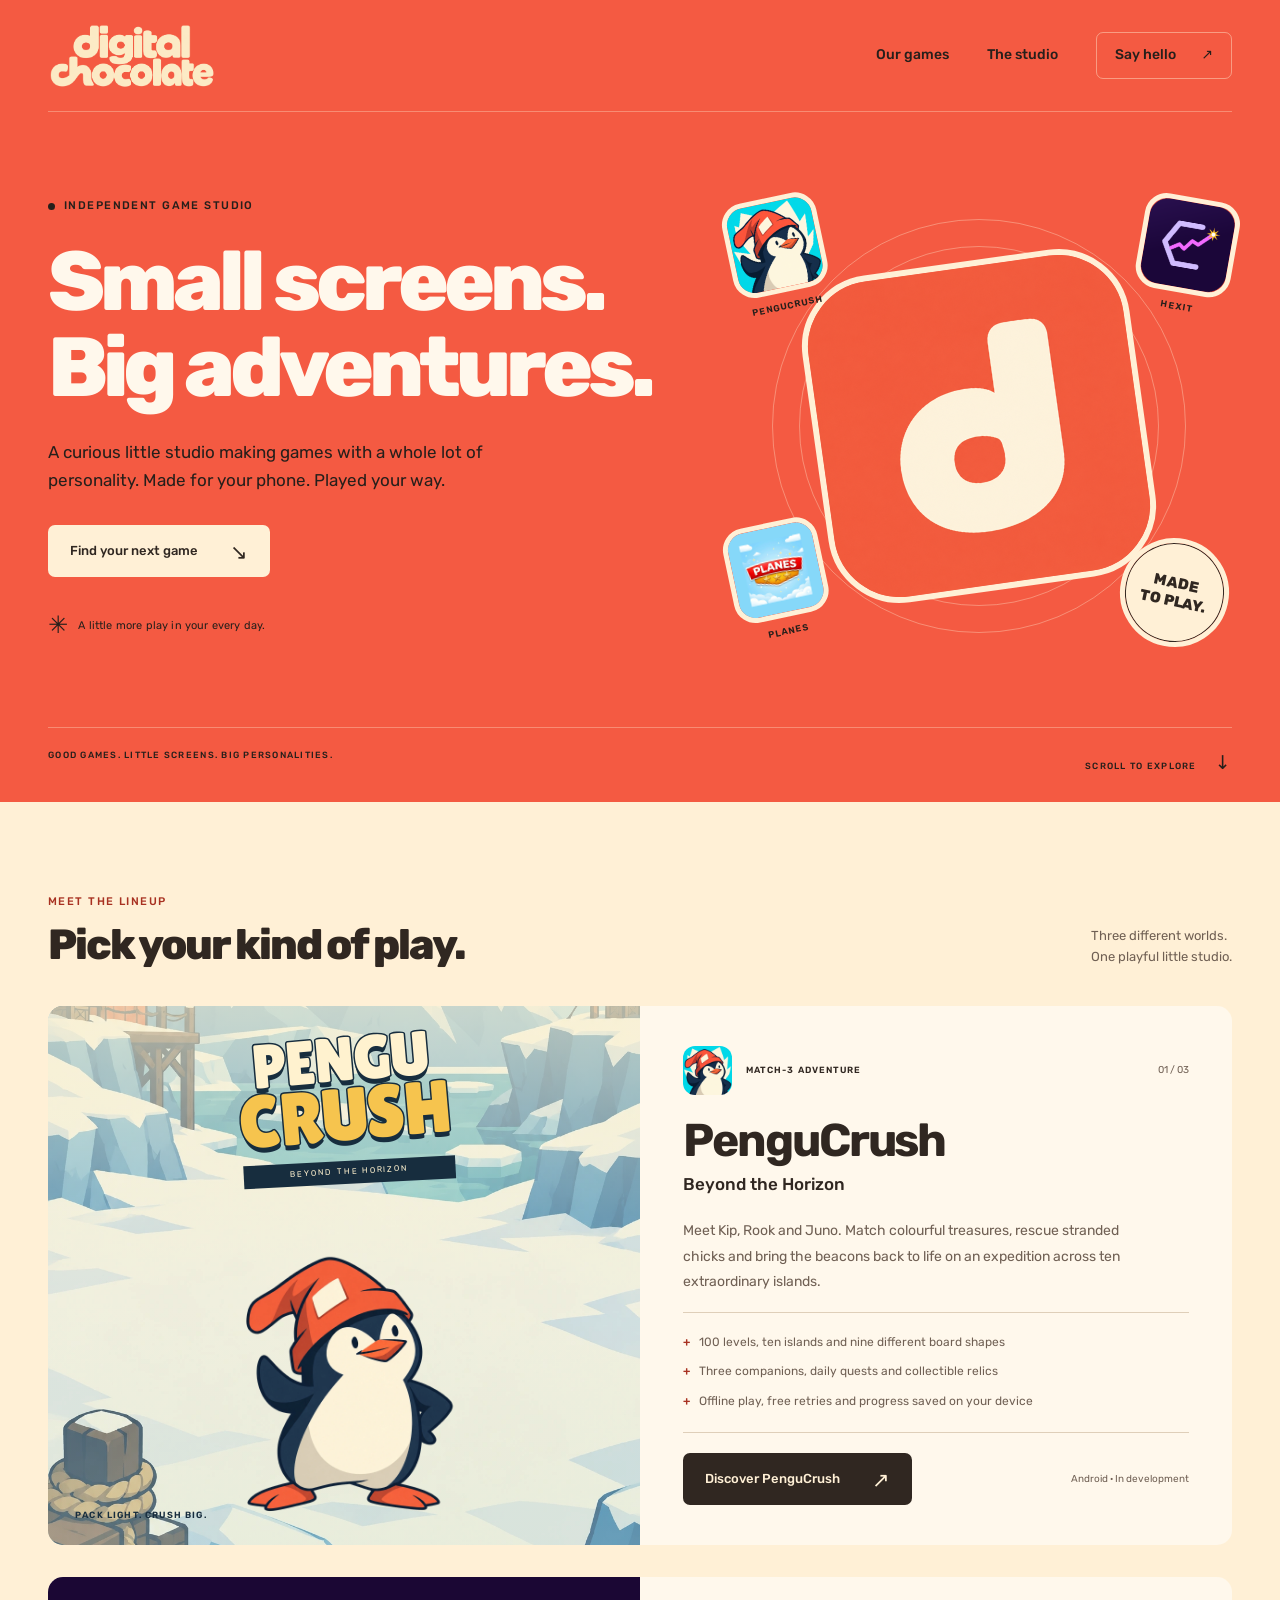
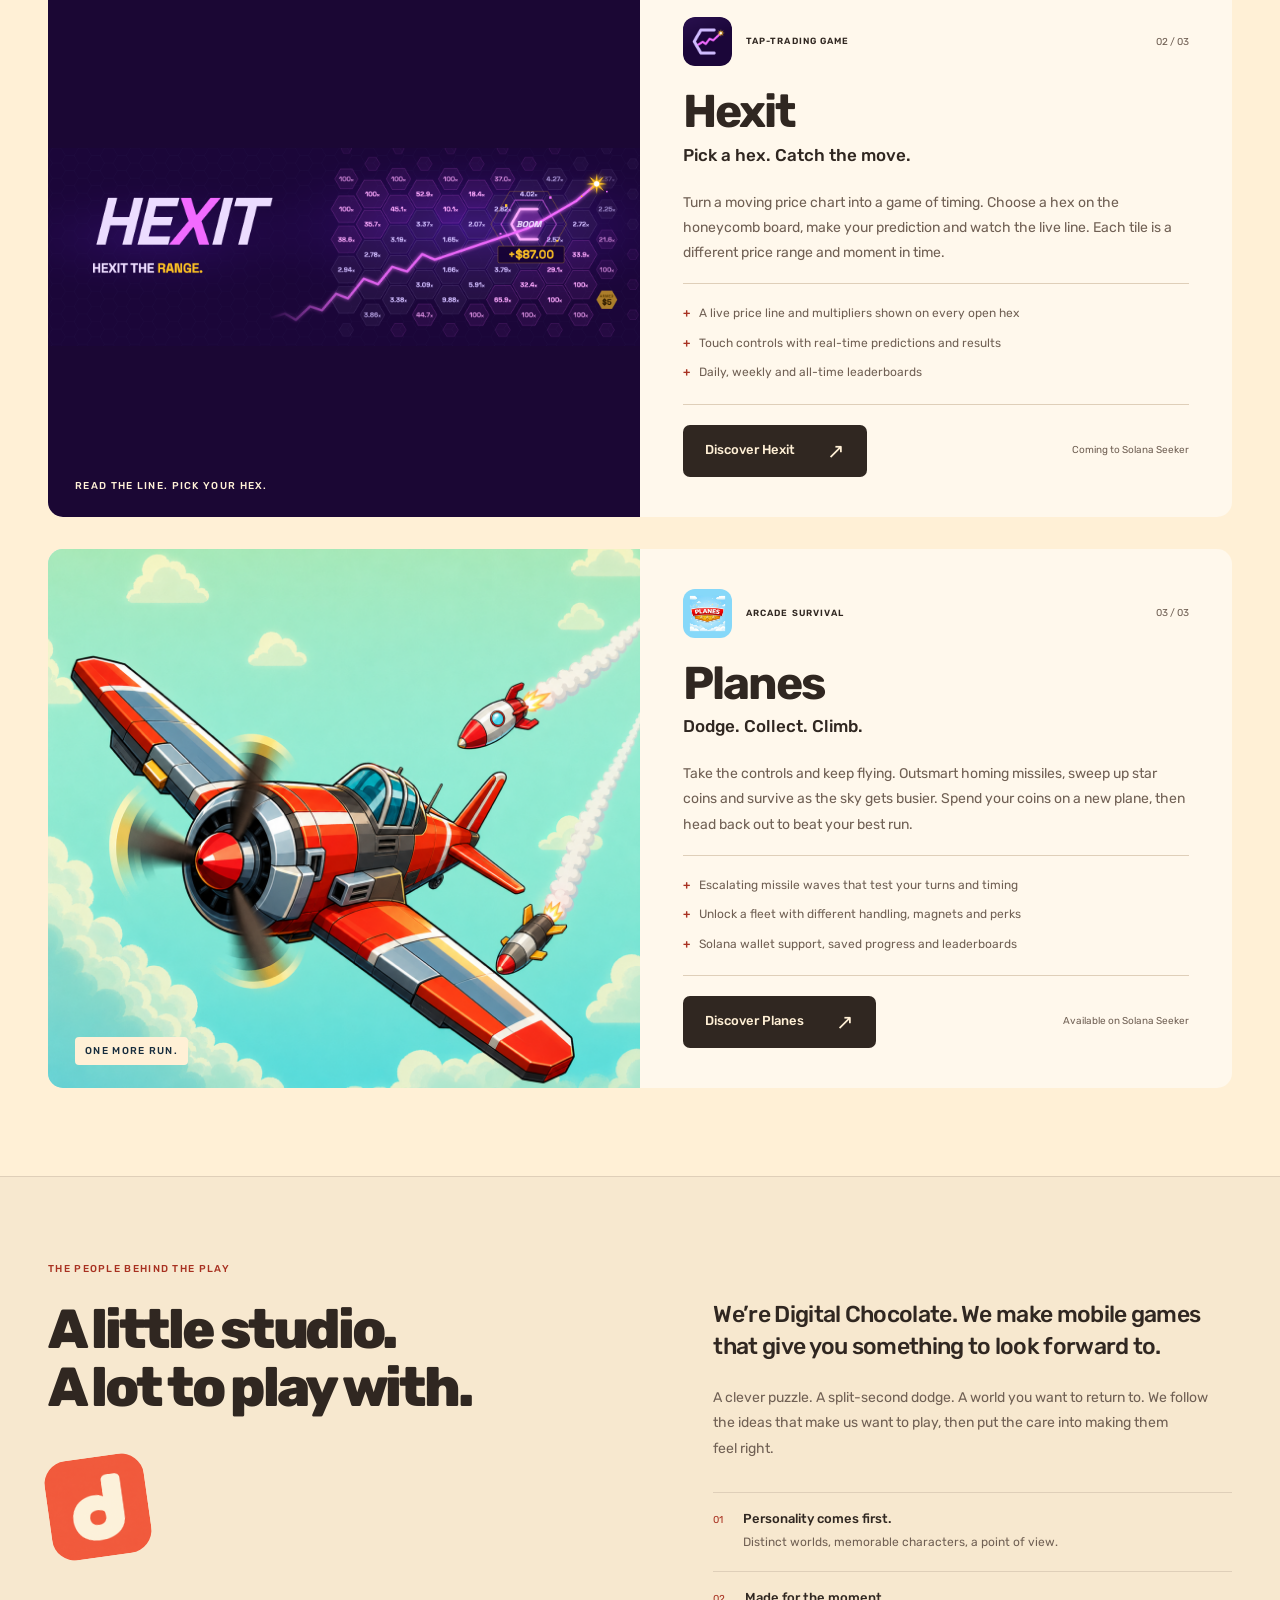
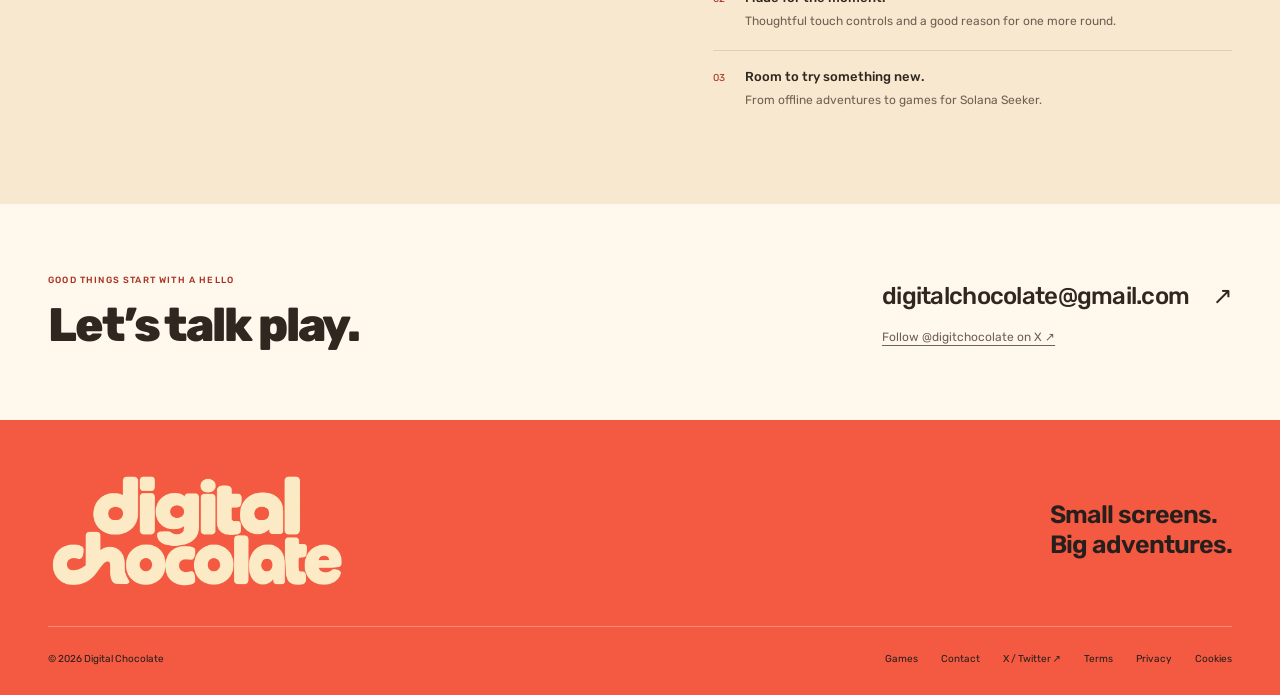
==== commit 13a2270e: "Balance game portfolio and add individual game pages" ====
--- a/index.html
+++ b/index.html
@@ -111,18 +111,26 @@
           </div>
           <div
             class="hero-art"
-            aria-label="Kip from PenguCrush, with the Hexit and Planes game icons"
+            aria-label="Digital Chocolate studio mark, surrounded by PenguCrush, Hexit and Planes"
             role="img"
           >
             <div class="hero-orbit" aria-hidden="true"></div>
             <img
-              class="hero-kip"
-              src="assets/games/pengucrush-kip.webp"
+              class="hero-brand-mark"
+              src="assets/icon-512.png"
               alt=""
-              width="1024"
-              height="1536"
+              width="512"
+              height="512"
               fetchpriority="high"
             />
+            <div class="orbit-icon pengu-icon">
+              <img
+                src="assets/games/pengucrush-icon.png"
+                alt=""
+                width="512"
+                height="512"
+              /><span>PENGUCRUSH</span>
+            </div>
             <div class="orbit-icon hexit-icon">
               <img
                 src="assets/games/hexit-icon.png"
@@ -160,16 +168,21 @@
             </div>
             <p>Three different worlds.<br />One playful little studio.</p>
           </div>
+
           <article
-            class="game-feature"
+            class="game-row"
             id="pengucrush"
             aria-labelledby="pengu-title"
           >
-            <div class="pengu-scene">
+            <a
+              class="game-visual pengu-scene"
+              href="/pengucrush/"
+              aria-label="Discover PenguCrush"
+            >
               <img
                 class="pengu-landscape"
                 src="assets/games/pengucrush-frosthaven.webp"
-                alt="The island scenery of PenguCrush: Beyond the Horizon"
+                alt="The islands of PenguCrush: Beyond the Horizon"
                 width="1024"
                 height="1536"
                 loading="lazy"
@@ -187,17 +200,18 @@
                 loading="lazy"
               />
               <span class="scene-label">PACK LIGHT. CRUSH BIG.</span>
-            </div>
-            <div class="feature-copy">
+            </a>
+            <div class="game-copy">
               <div class="game-topline">
                 <img
                   class="game-icon"
                   src="assets/games/pengucrush-icon.png"
-                  alt="PenguCrush September expedition app icon"
+                  alt=""
                   width="512"
                   height="512"
                   loading="lazy"
-                /><span class="game-category">MATCH-3 ADVENTURE</span>
+                /><span class="game-category">MATCH-3 ADVENTURE</span
+                ><span class="game-number">01 / 03</span>
               </div>
               <h3 id="pengu-title">PenguCrush</h3>
               <p class="game-subtitle">Beyond the Horizon</p>
@@ -206,105 +220,117 @@
                 stranded chicks and bring the beacons back to life on an
                 expedition across ten extraordinary islands.
               </p>
-              <div class="game-facts">
-                <div><strong>100</strong><span>clever levels</span></div>
-                <div><strong>10</strong><span>islands to explore</span></div>
-                <div><strong>3</strong><span>penguin companions</span></div>
-              </div>
               <ul class="feature-list">
-                <li>
-                  Nine board shapes, shifting tides and multi-stage finales
-                </li>
-                <li>Daily quests, collectible relics and star-chest rewards</li>
+                <li>100 levels, ten islands and nine different board shapes</li>
+                <li>Three companions, daily quests and collectible relics</li>
                 <li>
                   Offline play, free retries and progress saved on your device
                 </li>
               </ul>
               <div class="game-actions">
-                <a class="btn ink" href="pengucrush.html"
-                  >Meet the expedition <span aria-hidden="true">↗</span></a
+                <a class="btn ink" href="/pengucrush/"
+                  >Discover PenguCrush <span aria-hidden="true">↗</span></a
                 ><span class="release-note">Android · In development</span>
               </div>
             </div>
           </article>
-          <div class="game-grid">
-            <article class="game-card" id="hexit" aria-labelledby="hexit-title">
-              <a
-                class="game-cover hexit-cover"
-                href="https://hexit-app.vercel.app"
-                target="_blank"
-                rel="noopener noreferrer"
-                aria-label="Explore Hexit's website (opens in a new tab)"
-                ><img
-                  src="assets/games/hexit-cover.png"
-                  alt="Hexit: a live price line crossing a honeycomb game board"
-                  width="1500"
-                  height="500"
+          <article class="game-row" id="hexit" aria-labelledby="hexit-title">
+            <a
+              class="game-visual hexit-scene"
+              href="/hexit/"
+              aria-label="Discover Hexit"
+              ><img
+                src="assets/games/hexit-cover.png"
+                alt="Hexit: a live price line crossing a honeycomb game board"
+                width="1500"
+                height="500"
+                loading="lazy"
+              /><span class="visual-caption"
+                >READ THE LINE. PICK YOUR HEX.</span
+              ></a
+            >
+            <div class="game-copy">
+              <div class="game-topline">
+                <img
+                  class="game-icon"
+                  src="assets/games/hexit-icon.png"
+                  alt=""
+                  width="512"
+                  height="512"
                   loading="lazy"
-                /><span class="cover-link" aria-hidden="true">↗</span></a
-              >
-              <div class="game-body">
-                <div class="game-topline">
-                  <span class="game-category">TAP-TRADING GAME</span
-                  ><span class="platform">Solana Seeker</span>
-                </div>
-                <h3 id="hexit-title">Hexit</h3>
-                <p class="game-subtitle">Pick a hex. Catch the move.</p>
-                <p>
-                  A live price line, a board of hexagons, and a decision to
-                  make. Choose where the market will move and watch your
-                  prediction play out. Quick rounds built around timing and
-                  touch.
-                </p>
-                <div class="game-actions">
-                  <a
-                    class="text-link"
-                    href="https://hexit-app.vercel.app"
-                    target="_blank"
-                    rel="noopener noreferrer"
-                    >Explore Hexit <span aria-hidden="true">↗</span></a
-                  ><span class="release-note">Coming to Solana Seeker</span>
-                </div>
-              </div>
-            </article>
-            <article
-              class="game-card"
-              id="planes"
-              aria-labelledby="planes-title"
-            >
-              <div class="game-cover planes-cover">
-                <span class="flight-path path-one" aria-hidden="true"></span
-                ><span class="flight-path path-two" aria-hidden="true"></span
-                ><img
-                  src="assets/planes-logo.png"
-                  alt="Planes arcade game logo"
-                  width="1024"
-                  height="1024"
+                /><span class="game-category">TAP-TRADING GAME</span
+                ><span class="game-number">02 / 03</span>
+              </div>
+              <h3 id="hexit-title">Hexit</h3>
+              <p class="game-subtitle">Pick a hex. Catch the move.</p>
+              <p>
+                Turn a moving price chart into a game of timing. Choose a hex on
+                the honeycomb board, make your prediction and watch the live
+                line. Each tile is a different price range and moment in time.
+              </p>
+              <ul class="feature-list">
+                <li>
+                  A live price line and multipliers shown on every open hex
+                </li>
+                <li>Touch controls with real-time predictions and results</li>
+                <li>Daily, weekly and all-time leaderboards</li>
+              </ul>
+              <div class="game-actions">
+                <a class="btn ink" href="/hexit/"
+                  >Discover Hexit <span aria-hidden="true">↗</span></a
+                ><span class="release-note">Coming to Solana Seeker</span>
+              </div>
+            </div>
+          </article>
+          <article class="game-row" id="planes" aria-labelledby="planes-title">
+            <a
+              class="game-visual planes-scene"
+              href="/planes/"
+              aria-label="Discover Planes"
+              ><img
+                src="assets/games/planes-cover.png"
+                alt="Planes promotional artwork: an orange aircraft dodging homing missiles"
+                width="1200"
+                height="1200"
+                loading="lazy"
+              /><span class="visual-caption">ONE MORE RUN.</span></a
+            >
+            <div class="game-copy">
+              <div class="game-topline">
+                <img
+                  class="game-icon"
+                  src="assets/planes-icon.png"
+                  alt=""
+                  width="512"
+                  height="512"
                   loading="lazy"
-                /><span class="cover-caption">ONE MORE RUN.</span>
-              </div>
-              <div class="game-body">
-                <div class="game-topline">
-                  <span class="game-category">ARCADE SURVIVAL</span
-                  ><span class="platform">Solana Seeker</span>
-                </div>
-                <h3 id="planes-title">Planes</h3>
-                <p class="game-subtitle">Dodge. Collect. Climb.</p>
-                <p>
-                  Stay in the air, thread your way through danger and make every
-                  run count. A fast arcade dodger with collectible coins and an
-                  on-chain leaderboard to keep you chasing your best.
-                </p>
-                <div class="game-actions">
-                  <a
-                    class="text-link"
-                    href="solanadappstore://details?id=com.techavtranew.planes"
-                    >Get it on Seeker <span aria-hidden="true">↗</span></a
-                  ><span class="release-note">Opens the Seeker dApp Store</span>
-                </div>
-              </div>
-            </article>
-          </div>
+                /><span class="game-category">ARCADE SURVIVAL</span
+                ><span class="game-number">03 / 03</span>
+              </div>
+              <h3 id="planes-title">Planes</h3>
+              <p class="game-subtitle">Dodge. Collect. Climb.</p>
+              <p>
+                Take the controls and keep flying. Outsmart homing missiles,
+                sweep up star coins and survive as the sky gets busier. Spend
+                your coins on a new plane, then head back out to beat your best
+                run.
+              </p>
+              <ul class="feature-list">
+                <li>
+                  Escalating missile waves that test your turns and timing
+                </li>
+                <li>
+                  Unlock a fleet with different handling, magnets and perks
+                </li>
+                <li>Solana wallet support, saved progress and leaderboards</li>
+              </ul>
+              <div class="game-actions">
+                <a class="btn ink" href="/planes/"
+                  >Discover Planes <span aria-hidden="true">↗</span></a
+                ><span class="release-note">Available on Solana Seeker</span>
+              </div>
+            </div>
+          </article>
         </div>
       </section>
       <section class="about" id="about" aria-labelledby="about-title">
--- a/styles.css
+++ b/styles.css
@@ -305,7 +305,7 @@
   width: 360px;
   height: 360px;
   border-radius: 50%;
-  background: var(--cream);
+  border: 1px solid #fff0d659;
   left: 50%;
   top: 51%;
   transform: translate(-50%, -50%);
@@ -317,13 +317,16 @@
   border: 1px solid #fff0d659;
   border-radius: 50%;
 }
-.hero-kip {
+.hero-brand-mark {
   position: absolute;
-  height: 480px;
-  width: auto;
+  width: 330px;
+  height: 330px;
   left: 50%;
-  top: 49%;
-  transform: translate(-50%, -50%) rotate(-7deg);
+  top: 51%;
+  object-fit: cover;
+  border: 6px solid var(--cream);
+  border-radius: 72px;
+  transform: translate(-50%, -50%) rotate(-8deg);
   z-index: 1;
 }
 .orbit-icon {
@@ -331,7 +334,6 @@
   z-index: 2;
   width: 96px;
   transform: rotate(10deg);
-  filter: drop-shadow(0 8px 0 #a52a2520);
 }
 .orbit-icon img {
   border-radius: 22px;
@@ -348,6 +350,11 @@
   letter-spacing: 0.13em;
   font-weight: 600;
   margin-top: 7px;
+}
+.pengu-icon {
+  left: 3px;
+  top: 18px;
+  transform: rotate(-12deg);
 }
 .hexit-icon {
   right: -2px;
@@ -417,16 +424,16 @@
   margin: 0;
   line-height: 1.65;
 }
-.game-feature {
+.game-row {
   display: grid;
-  grid-template-columns: 1.04fr 1fr;
+  grid-template-columns: 1fr 1fr;
   background: var(--paper);
   border-radius: 15px;
   overflow: hidden;
 }
 .pengu-scene {
   position: relative;
-  min-height: 594px;
+  min-height: 500px;
   overflow: hidden;
   background: #cbe3d4;
   isolation: isolate;
@@ -450,16 +457,17 @@
 }
 .pengu-wordmark {
   position: absolute;
-  top: 38px;
-  left: 36px;
-  transform: rotate(-5deg);
+  top: 30px;
+  left: 50%;
+  transform: translateX(-50%) rotate(-5deg);
+  width: max-content;
   text-align: center;
   z-index: 2;
 }
 .pengu-wordmark > span,
 .pengu-wordmark > strong {
   font:
-    75px/0.79 "Lilita One",
+    62px/0.79 "Lilita One",
     sans-serif;
   letter-spacing: -1.5px;
   color: #fff2cf;
@@ -470,7 +478,7 @@
 }
 .pengu-wordmark > strong {
   color: #f6c44e;
-  font-size: 88px;
+  font-size: 74px;
 }
 .pengu-wordmark > small {
   display: block;
@@ -483,12 +491,12 @@
   transform: rotate(2deg);
 }
 .pengu-character {
-  height: 475px;
+  height: 355px;
   width: auto;
   position: absolute;
-  bottom: -45px;
-  right: 3%;
-  transform: rotate(5deg);
+  bottom: -15px;
+  left: 50%;
+  transform: translateX(-50%);
 }
 .scene-label {
   position: absolute;
@@ -499,8 +507,8 @@
   font-weight: 600;
   color: #172d3e;
 }
-.feature-copy {
-  padding: 43px 43px 40px;
+.game-copy {
+  padding: 40px 43px;
   display: flex;
   flex-direction: column;
   justify-content: center;
@@ -512,7 +520,7 @@
   gap: 14px;
   margin-bottom: 22px;
 }
-.feature-copy .game-topline {
+.game-copy .game-topline {
   justify-content: flex-start;
 }
 .game-icon {
@@ -525,7 +533,7 @@
   letter-spacing: 0.12em;
   font-weight: 600;
 }
-.feature-copy h3 {
+.game-copy h3 {
   font-size: 46px;
   letter-spacing: -0.045em;
 }
@@ -535,8 +543,7 @@
   margin: 8px 0 22px;
   line-height: 1.4;
 }
-.feature-copy > p:not(.game-subtitle),
-.game-body > p:not(.game-subtitle) {
+.game-copy > p:not(.game-subtitle) {
   font-size: 14px;
   line-height: 1.8;
   color: var(--muted);
@@ -567,7 +574,7 @@
   list-style: none;
   margin: 0 0 26px;
   padding: 0;
-  font-size: 11px;
+  font-size: 12px;
   line-height: 1.7;
   color: var(--muted);
   display: grid;
@@ -597,115 +604,124 @@
   font-size: 10px;
   line-height: 1.5;
 }
-.game-grid {
-  display: grid;
-  grid-template-columns: 1fr 1fr;
-  gap: 30px;
+/* All games share the same space, typography and discovery link. */
+.game-row + .game-row {
   margin-top: 32px;
 }
-.game-card {
-  display: flex;
-  flex-direction: column;
-  min-width: 0;
-}
-.game-cover {
+.game-visual {
   position: relative;
-  border-radius: 14px;
+  display: flex;
+  align-items: center;
   overflow: hidden;
-  height: 270px;
-  display: flex;
-  align-items: center;
-  justify-content: center;
-}
-.hexit-cover {
+  min-height: 500px;
+}
+.game-visual:focus-visible {
+  outline-offset: -6px;
+}
+.game-number {
+  margin-left: auto;
+  font-size: 10px;
+  color: var(--muted);
+  white-space: nowrap;
+}
+.game-copy .feature-list {
+  padding: 19px 0 21px;
+  margin: 4px 0 20px;
+  border-top: 1px solid var(--line);
+  border-bottom: 1px solid var(--line);
+}
+.hexit-scene {
   background: #1b0734;
 }
-.hexit-cover > img {
+.hexit-scene > img {
+  width: 100%;
+  height: auto;
+}
+.visual-caption {
+  position: absolute;
+  left: 27px;
+  bottom: 23px;
+  color: var(--cream);
+  font-size: 10px;
+  letter-spacing: 0.13em;
+  font-weight: 500;
+}
+.planes-scene {
+  background: #b7e4e0;
+}
+.planes-scene > img {
+  position: absolute;
   width: 100%;
   height: 100%;
-  object-fit: contain;
+  object-fit: cover;
   object-position: center;
 }
-.cover-link {
+.planes-scene .visual-caption {
+  color: #172d3e;
+  background: var(--cream);
+  padding: 6px 10px;
+  border-radius: 4px;
+}
+.game-visual > img {
+  transition: filter 0.2s;
+}
+.game-visual:hover > img {
+  filter: saturate(1.08);
+}
+.detail-cover {
+  margin: 30px 0 36px;
+}
+.detail-cover img {
+  width: 100%;
+  border-radius: 14px;
+}
+.detail-cover figcaption {
+  color: var(--muted);
+  font-size: 11px;
+  margin-top: 10px;
+}
+.detail-cover.planes-detail-cover img {
+  max-height: 580px;
+  object-fit: cover;
+  object-position: center 60%;
+}
+.game-guide {
+  padding: 0;
+  list-style: none;
+  counter-reset: guide;
+  margin: 25px 0;
+}
+.game-guide li {
+  position: relative;
+  padding: 18px 0 18px 48px;
+  border-top: 1px solid var(--line);
+  counter-increment: guide;
+}
+.game-guide li:before {
+  content: "0" counter(guide);
   position: absolute;
-  right: 18px;
-  top: 18px;
-  display: grid;
-  place-items: center;
-  width: 34px;
-  height: 34px;
-  border-radius: 50%;
-  background: #fff0d628;
-  color: var(--cream);
-  font-size: 21px;
-  transition: transform 0.2s;
-}
-.hexit-cover:hover .cover-link {
-  transform: rotate(45deg);
-}
-.planes-cover {
-  background: #b7e4e0;
-  isolation: isolate;
-}
-.planes-cover > img {
-  width: 250px;
-  height: 230px;
-  object-fit: contain;
-  position: relative;
-  z-index: 1;
-}
-.cover-caption {
-  position: absolute;
-  bottom: 18px;
-  left: 22px;
-  color: #215350;
-  font-size: 9px;
-  letter-spacing: 0.17em;
+  left: 0;
+  color: var(--coral-dark);
+  font-size: 13px;
   font-weight: 500;
 }
-.flight-path {
-  position: absolute;
-  width: 90%;
-  height: 175px;
-  border: 1px solid #5c98975e;
-  border-radius: 50%;
-  transform: rotate(-30deg);
-  z-index: -1;
-}
-.path-two {
-  height: 260px;
-  width: 120%;
-  transform: rotate(30deg);
-}
-.game-body {
-  padding: 28px 8px 0;
-  flex: 1;
-  display: flex;
-  flex-direction: column;
-}
-.game-body .game-topline {
-  margin-bottom: 16px;
-}
-.platform {
-  font-size: 10px;
-  padding: 4px 8px;
-  background: #f3dec1;
-  border-radius: 4px;
-}
-.game-body h3 {
-  font-size: 34px;
-}
-.game-body .game-subtitle {
-  font-size: 16px;
-  margin-bottom: 14px;
-}
-.game-body .game-actions {
-  padding-top: 20px;
-  margin-top: auto;
+.game-guide strong {
+  color: var(--ink);
+  display: block;
+}
+.more-games {
+  margin-top: 48px;
+  padding-top: 23px;
   border-top: 1px solid var(--line);
 }
-.game-body > p:last-of-type {
-  margin-bottom: 28px;
+.page .more-games h2 {
+  font-size: 23px;
+  margin: 0 0 18px;
+}
+.more-game-links {
+  display: flex;
+  gap: 20px;
+  flex-wrap: wrap;
 }
 .text-link {
   font-size: 12px;
@@ -1088,8 +1104,10 @@
     width: 285px;
     height: 285px;
   }
-  .hero-kip {
-    height: 410px;
+  .hero-brand-mark {
+    width: 270px;
+    height: 270px;
+    border-radius: 60px;
   }
   .orbit-icon,
   .orbit-icon img {
@@ -1108,7 +1126,7 @@
   .hero-note {
     font-size: 10px;
   }
-  .feature-copy {
+  .game-copy {
     padding: 32px;
   }
   .pengu-wordmark > span {
@@ -1117,13 +1135,10 @@
   .pengu-wordmark > strong {
     font-size: 75px;
   }
-  .pengu-wordmark {
-    left: 22px;
-  }
+
   .pengu-character {
-    height: 430px;
-    right: -4%;
-    bottom: 0;
+    height: 355px;
+    bottom: -15px;
   }
   .game-facts {
     gap: 22px;
@@ -1133,9 +1148,6 @@
   }
   .about-grid {
     gap: 60px;
-  }
-  .game-cover {
-    height: 225px;
   }
   .hello-inner h2 {
     font-size: 40px;
@@ -1195,8 +1207,10 @@
     width: 270px;
     height: 270px;
   }
-  .hero-kip {
-    height: 365px;
+  .hero-brand-mark {
+    width: 250px;
+    height: 250px;
+    border-radius: 56px;
   }
   .hexit-icon {
     right: 14px;
@@ -1244,36 +1258,35 @@
   .section-head .eyebrow {
     font-size: 9px;
   }
-  .game-feature {
+  .game-row {
     grid-template-columns: 1fr;
   }
-  .pengu-scene {
+  .game-visual {
     min-height: 420px;
   }
+  .game-row + .game-row {
+    margin-top: 28px;
+  }
   .pengu-wordmark {
-    top: 31px;
-    left: 33px;
+    top: 26px;
   }
   .pengu-wordmark > span {
-    font-size: 65px;
+    font-size: 58px;
   }
   .pengu-wordmark > strong {
-    font-size: 76px;
+    font-size: 69px;
   }
   .pengu-character {
-    height: 370px;
-    right: 5%;
-    bottom: -40px;
+    height: 300px;
+    bottom: -20px;
   }
   .scene-label {
-    font-size: 8px;
-    left: 22px;
-    bottom: 19px;
-  }
-  .feature-copy {
+    display: none;
+  }
+  .game-copy {
     padding: 29px 26px 31px;
   }
-  .feature-copy h3 {
+  .game-copy h3 {
     font-size: 40px;
   }
   .game-subtitle {
@@ -1286,28 +1299,21 @@
   .game-facts span {
     font-size: 10px;
   }
-  .feature-copy .game-actions {
+  .game-copy .game-actions {
     gap: 17px;
   }
-  .game-grid {
-    grid-template-columns: 1fr;
-    gap: 39px;
-    margin-top: 27px;
-  }
-  .game-cover {
-    height: 240px;
-  }
-  .game-body {
-    padding: 23px 3px 0;
-  }
-  .game-body h3 {
-    font-size: 33px;
-  }
-  .game-body .game-topline {
-    margin-bottom: 13px;
-  }
-  .game-body .game-actions {
-    padding-top: 17px;
+  .game-copy .game-topline {
+    gap: 10px;
+  }
+  .game-number {
+    font-size: 9px;
+  }
+  .pengu-icon {
+    left: 5px;
+    top: 7px;
+  }
+  .detail-cover.planes-detail-cover img {
+    max-height: none;
   }
   .about {
     padding: 58px 0;
@@ -1430,8 +1436,10 @@
   .hero-art {
     height: 325px;
   }
-  .hero-kip {
-    height: 330px;
+  .hero-brand-mark {
+    width: 225px;
+    height: 225px;
+    border-radius: 50px;
   }
   .hero-orbit {
     width: 239px;
@@ -1449,7 +1457,7 @@
     height: 66px;
     font-size: 10px;
   }
-  .pengu-scene {
+  .game-visual {
     min-height: 380px;
   }
   .pengu-wordmark > span {
@@ -1459,10 +1467,9 @@
     font-size: 69px;
   }
   .pengu-character {
-    height: 325px;
-    right: 0;
-  }
-  .feature-copy {
+    height: 270px;
+  }
+  .game-copy {
     padding: 27px 22px;
   }
   .game-facts {
